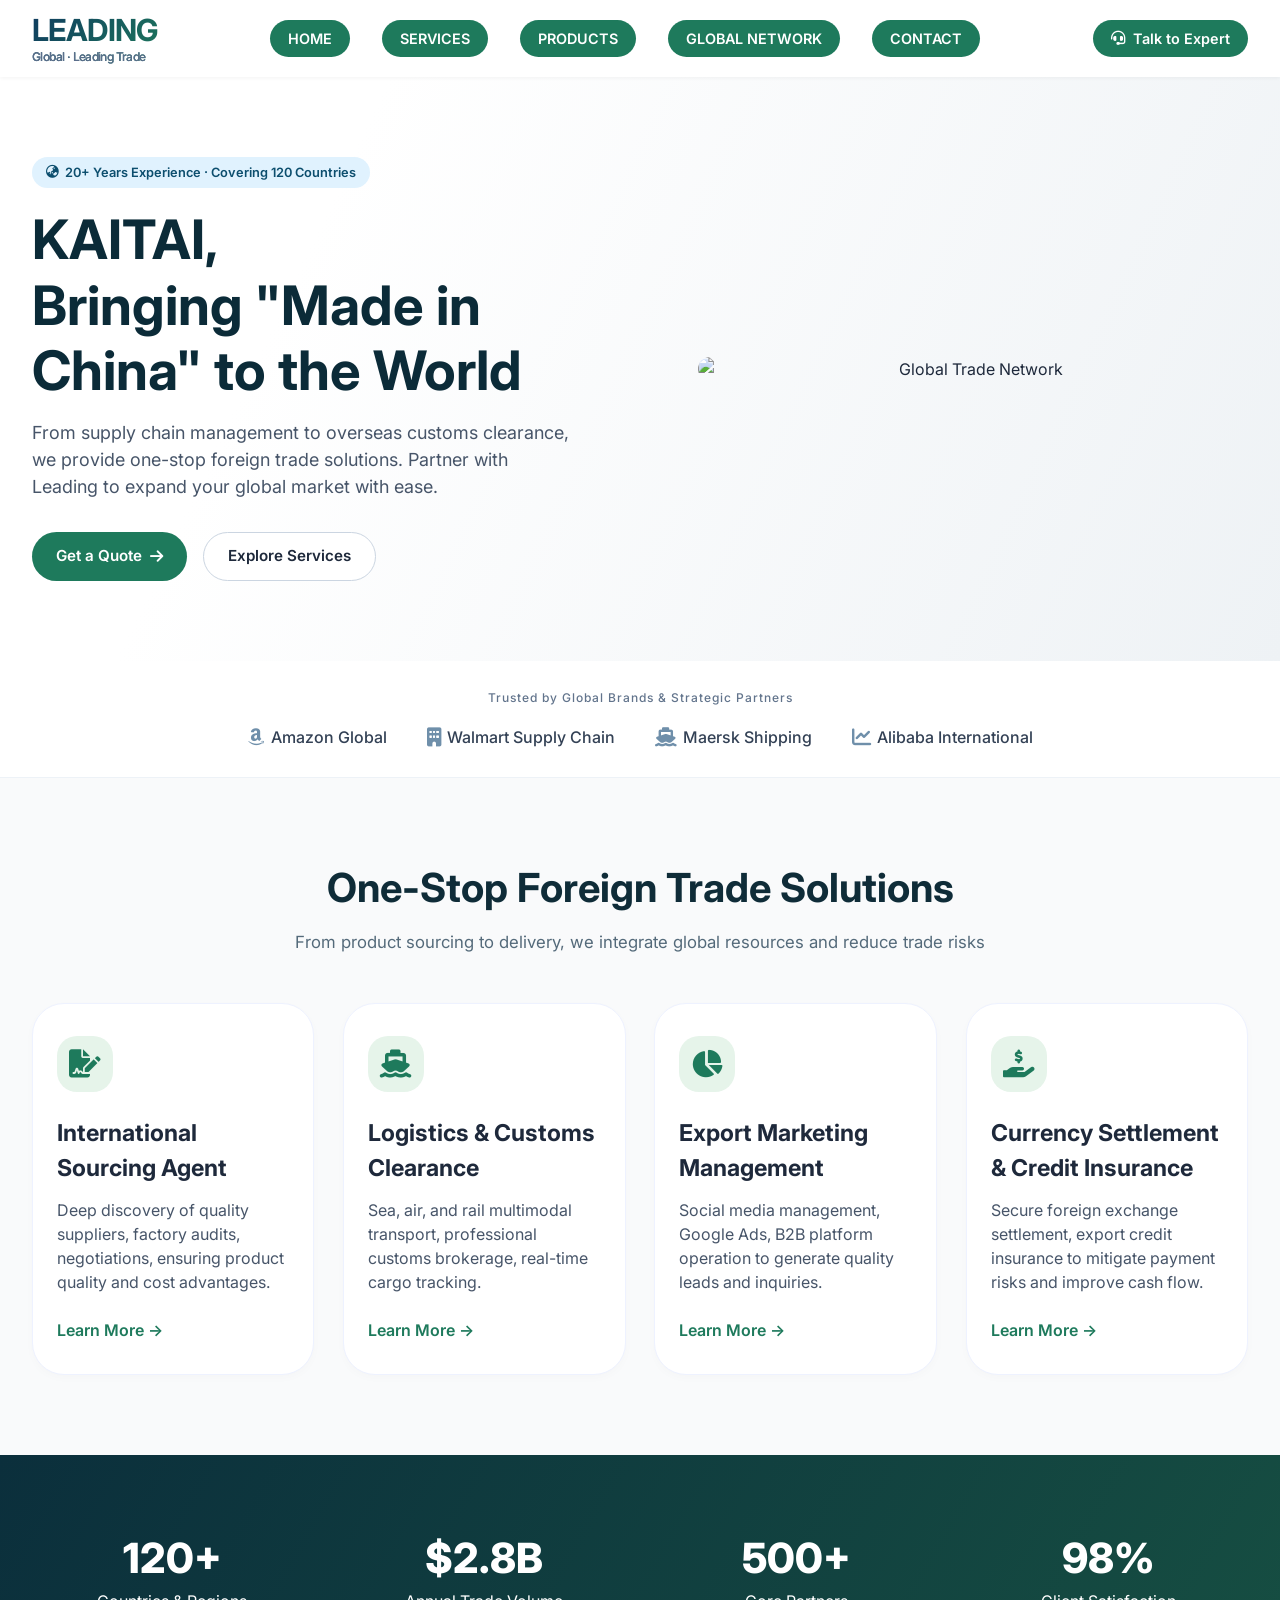
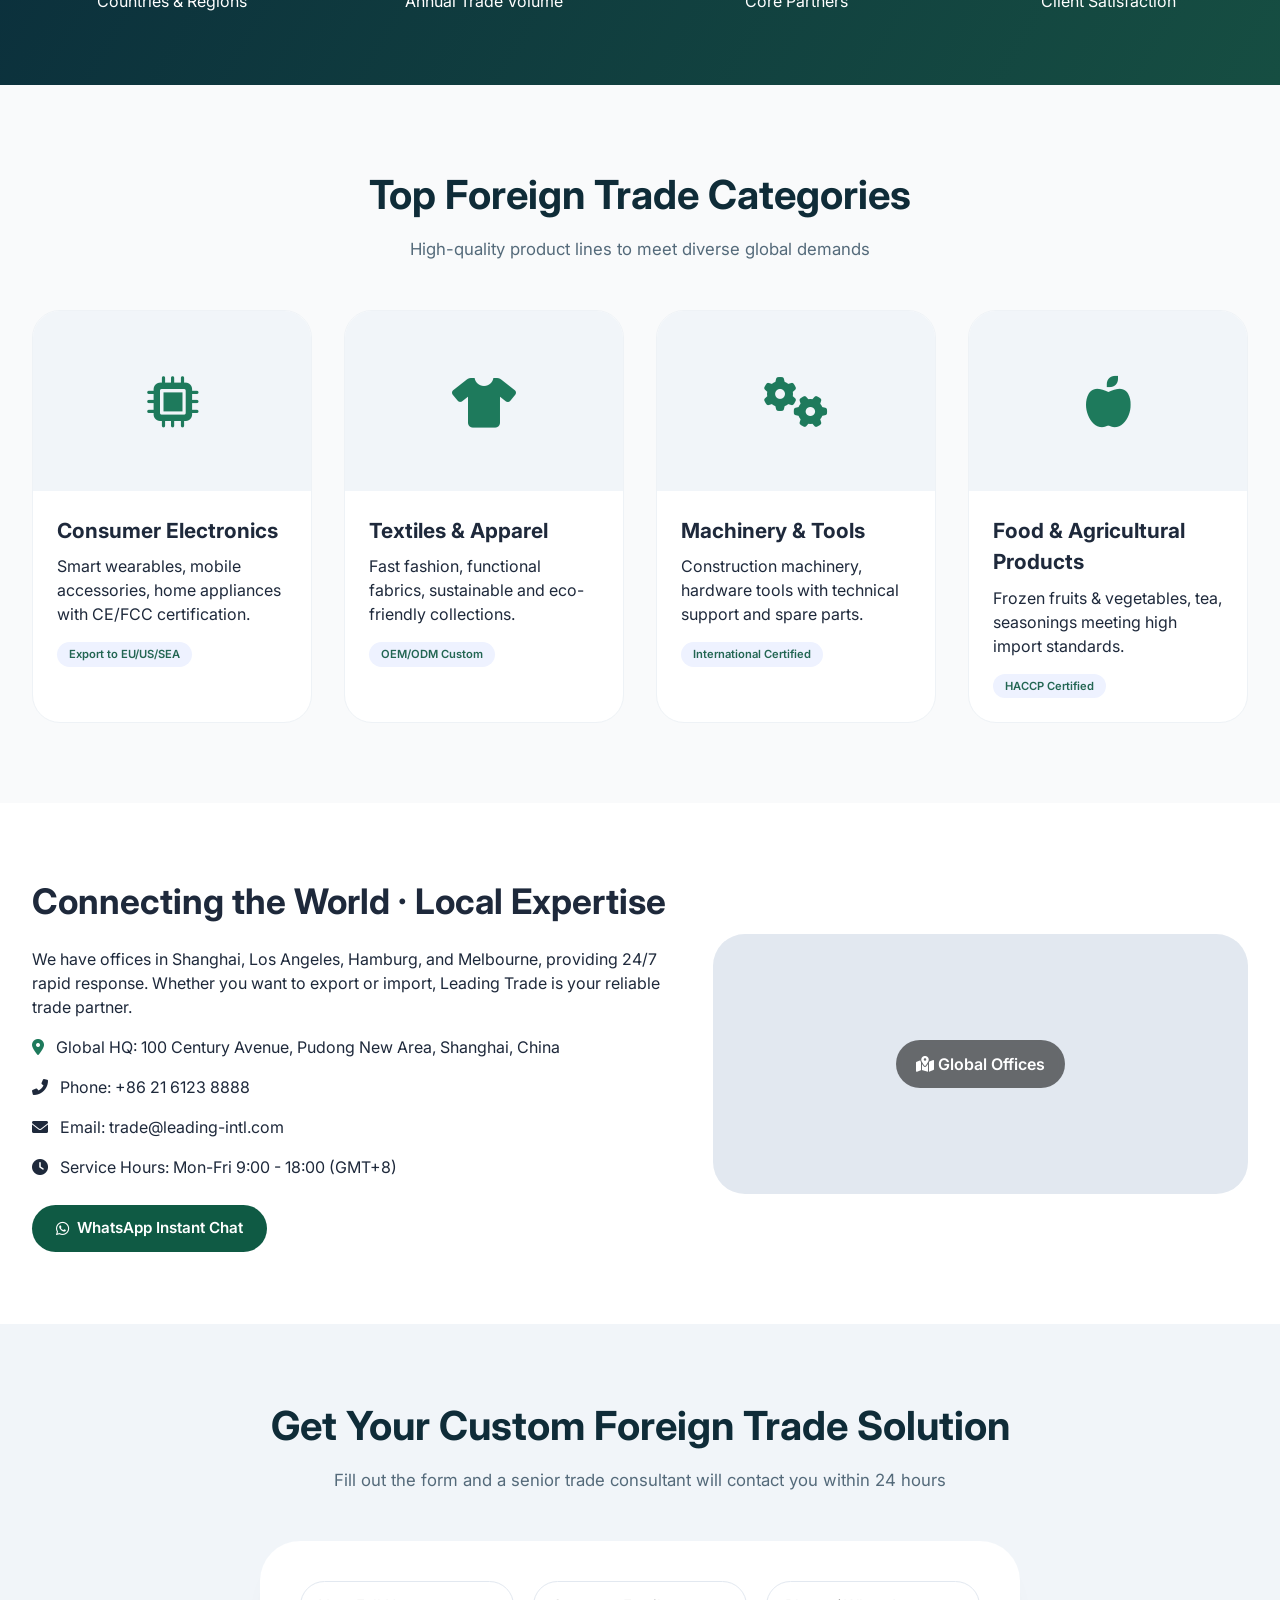
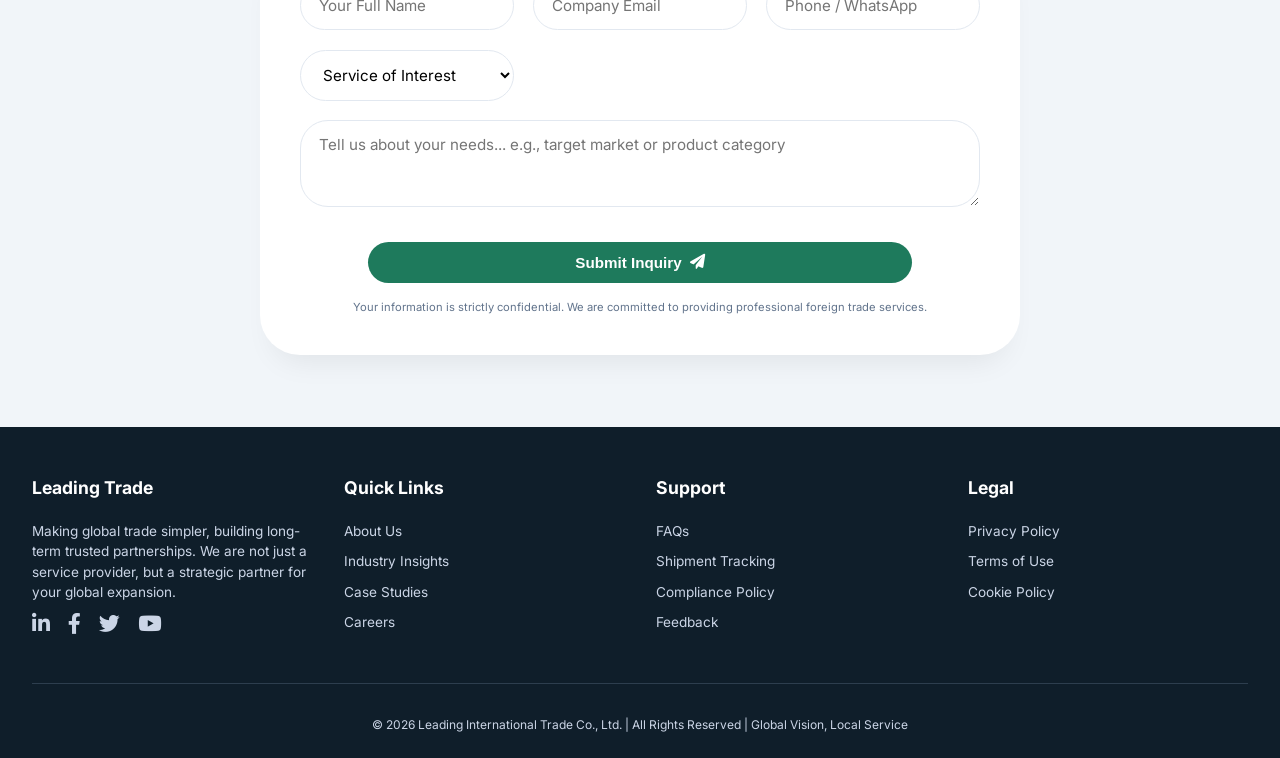
==== index.html @ 9b0d7b8e "Update index.html" ====
<!DOCTYPE html>
<html lang="en-US">
<head>
    <meta charset="UTF-8">
    <!-- Optimized viewport: perfect scaling on mobile and iPad, prevent auto font adjustment -->
    <meta name="viewport" content="width=device-width, initial-scale=1.0, viewport-fit=cover, user-scalable=yes">
    <title>Leading Global Trade | Supply Chain Solution Expert · Fully Responsive</title>
    <!-- Preconnect to improve font loading speed -->
    <link rel="preconnect" href="https://fonts.googleapis.com">
    <link rel="preconnect" href="https://fonts.gstatic.com" crossorigin>
    <!-- Modern font system with Chinese fallback -->
    <link href="https://fonts.googleapis.com/css2?family=Inter:opsz,wght@14..32,300;14..32,400;14..32,500;14..32,600;14..32,700&display=swap" rel="stylesheet">
    <!-- Font Awesome 6 (free icon library) -->
    <link rel="stylesheet" href="https://cdnjs.cloudflare.com/ajax/libs/font-awesome/6.0.0-beta3/css/all.min.css">
    <style>
        /* ---------- RESET & GLOBAL BEST PRACTICES ---------- */
        * {
            margin: 0;
            padding: 0;
            box-sizing: border-box;
        }

        /* Disable tap highlight on mobile */
        html {
            -webkit-tap-highlight-color: transparent;
        }

        body {
            font-family: 'Inter', system-ui, -apple-system, 'Segoe UI', Roboto, Helvetica, Arial, sans-serif;
            background-color: #f9fafb;
            color: #1e293b;
            line-height: 1.5;
            scroll-behavior: smooth;
            overflow-x: hidden;
        }

        /* Optimized images: responsive + lazy loading reserved */
        img {
            max-width: 100%;
            height: auto;
            display: block;
        }

        /* Container flexible + safe spacing across devices */
        .container {
            width: 100%;
            max-width: 1280px;
            margin-left: auto;
            margin-right: auto;
            padding-left: clamp(1rem, 5vw, 2rem);
            padding-right: clamp(1rem, 5vw, 2rem);
        }

        /* Navbar - mobile optimized stacking */
        .navbar {
            background-color: #ffffff;
            box-shadow: 0 1px 4px rgba(0, 0, 0, 0.05);
            position: sticky;
            top: 0;
            z-index: 1000;
            padding: 12px 0;
            backdrop-filter: blur(0px);
            transition: all 0.2s;
        }
        
        .nav-flex {
            display: flex;
            align-items: center;
            justify-content: space-between;
            flex-wrap: wrap;
            gap: 12px;
        }
        
        .logo h1 {
            font-size: clamp(1.4rem, 6vw, 1.9rem);
            font-weight: 700;
            letter-spacing: -0.02em;
            background: linear-gradient(135deg, #0f3b5f, #1e7a5c);
            -webkit-background-clip: text;
            background-clip: text;
            color: transparent;
            line-height: 1.2;
        }
        
        .logo span {
            font-size: 0.75rem;
            font-weight: 500;
            color: #5b6e8c;
            display: block;
            margin-top: 2px;
        }
        
        .nav-links {
            display: flex;
            flex-wrap: wrap;
            gap: clamp(0.8rem, 3vw, 2rem);
            list-style: none;
            align-items: center;
        }
        
        /* All nav links get same background as button */
        .nav-links a {
            text-decoration: none;
            font-weight: 600;
            font-size: 0.9rem;
            white-space: nowrap;
            background-color: #1e7a5c;
            color: white;
            padding: 8px 18px;
            border-radius: 40px;
            display: inline-flex;
            align-items: center;
            gap: 6px;
            transition: background 0.2s ease, transform 0.1s;
        }
        
        .nav-links a:hover {
            background-color: #0f5a44;
            transform: translateY(-1px);
        }
        
        /* Contact button style independent but visually consistent */
        .contact-btn {
            background-color: #1e7a5c;
            color: white;
            padding: 8px 18px;
            border-radius: 40px;
            text-decoration: none;
            font-weight: 600;
            font-size: 0.9rem;
            transition: background 0.2s, transform 0.1s;
            display: inline-flex;
            align-items: center;
            gap: 8px;
            white-space: nowrap;
        }
        
        .contact-btn:hover {
            background-color: #0f5a44;
            transform: translateY(-1px);
        }
        
        /* Hero section - dynamic spacing */
        .hero {
            background: linear-gradient(115deg, #ffffff 25%, #eef2f5 100%);
            padding: clamp(2.5rem, 10vw, 5rem) 0 clamp(3rem, 8vw, 5rem);
        }
        
        .hero-grid {
            display: flex;
            flex-wrap: wrap;
            align-items: center;
            gap: clamp(2rem, 6vw, 3.5rem);
        }
        
        .hero-content {
            flex: 1 1 45%;
        }
        
        .hero-badge {
            display: inline-flex;
            align-items: center;
            gap: 6px;
            background: #e0f2fe;
            color: #0c4e6e;
            padding: 6px 14px;
            border-radius: 40px;
            font-size: 0.8rem;
            font-weight: 600;
            margin-bottom: 1.2rem;
        }
        
        .hero-content h1 {
            font-size: clamp(1.8rem, 7vw, 3.4rem);
            font-weight: 700;
            line-height: 1.2;
            margin-bottom: 1rem;
            color: #0b2b38;
        }
        
        .hero-content p {
            font-size: clamp(0.95rem, 4vw, 1.125rem);
            color: #475569;
            margin-bottom: 2rem;
            max-width: 540px;
        }
        
        .hero-buttons {
            display: flex;
            gap: 1rem;
            flex-wrap: wrap;
        }
        
        .btn-primary, .btn-outline {
            display: inline-flex;
            align-items: center;
            gap: 8px;
            padding: 12px 24px;
            border-radius: 50px;
            font-weight: 600;
            text-decoration: none;
            transition: all 0.2s ease;
            font-size: 0.95rem;
            cursor: pointer;
        }
        
        .btn-primary {
            background-color: #1e7a5c;
            color: white;
            border: none;
        }
        
        .btn-primary:hover {
            background-color: #0f5a44;
            transform: translateY(-2px);
            box-shadow: 0 8px 18px rgba(30,122,92,0.2);
        }
        
        .btn-outline {
            border: 1px solid #cbd5e1;
            background: white;
            color: #1e293b;
        }
        
        .btn-outline:hover {
            border-color: #1e7a5c;
            color: #1e7a5c;
            background-color: #f0fdf9;
        }
        
        .hero-image {
            flex: 1 1 40%;
            text-align: center;
        }
        
        .hero-image img {
            border-radius: 32px;
            box-shadow: 0 20px 35px -12px rgba(0, 0, 0, 0.12);
            width: 100%;
            object-fit: cover;
        }
        
        /* Trust bar */
        .trust-bar {
            background-color: white;
            padding: 28px 0;
            border-bottom: 1px solid #edf2f7;
        }
        
        .trust-text {
            text-align: center;
            font-size: 0.75rem;
            letter-spacing: 1px;
            color: #62748c;
            margin-bottom: 18px;
            font-weight: 500;
        }
        
        .logo-cloud {
            display: flex;
            flex-wrap: wrap;
            justify-content: center;
            align-items: baseline;
            gap: clamp(1rem, 5vw, 2.5rem);
        }
        
        .logo-cloud span {
            font-weight: 500;
            color: #334155;
            font-size: clamp(0.8rem, 4vw, 1rem);
            display: inline-flex;
            align-items: center;
            gap: 6px;
            white-space: nowrap;
        }
        
        .logo-cloud i {
            font-size: 1.2rem;
            color: #6f8faa;
        }
        
        /* Services & Products */
        .services, .products {
            padding: clamp(3rem, 10vw, 5rem) 0;
        }
        
        .section-header {
            text-align: center;
            max-width: 760px;
            margin: 0 auto 3rem auto;
        }
        
        .section-header h2 {
            font-size: clamp(1.8rem, 6vw, 2.5rem);
            font-weight: 700;
            margin-bottom: 0.75rem;
            color: #0f2c38;
        }
        
        .section-header p {
            color: #546a7a;
            font-size: clamp(0.9rem, 3.5vw, 1.05rem);
        }
        
        .cards-grid {
            display: grid;
            grid-template-columns: repeat(auto-fit, minmax(260px, 1fr));
            gap: 1.8rem;
        }
        
        .service-card {
            background: #ffffff;
            border-radius: 32px;
            padding: 2rem 1.5rem;
            transition: all 0.25s;
            border: 1px solid #eef2ff;
            box-shadow: 0 3px 10px rgba(0,0,0,0.02);
        }
        
        .service-card:hover {
            transform: translateY(-6px);
            box-shadow: 0 20px 30px -12px rgba(0, 0, 0, 0.1);
            border-color: #cbdde6;
        }
        
        .service-icon {
            background: #e6f4ea;
            width: 56px;
            height: 56px;
            display: flex;
            align-items: center;
            justify-content: center;
            border-radius: 20px;
            margin-bottom: 1.5rem;
        }
        
        .service-icon i {
            font-size: 28px;
            color: #1e7a5c;
        }
        
        .service-card h3 {
            font-size: 1.45rem;
            margin-bottom: 0.75rem;
        }
        
        .service-card p {
            color: #475569;
            margin-bottom: 1.5rem;
            line-height: 1.5;
        }
        
        .more-link {
            color: #1e7a5c;
            font-weight: 600;
            text-decoration: none;
            display: inline-flex;
            align-items: center;
            gap: 6px;
        }
        
        /* Stats section */
        .stats {
            background: linear-gradient(120deg, #0b2f3c, #164e42);
            color: white;
            padding: clamp(3rem, 8vw, 4.5rem) 0;
        }
        
        .stats-grid {
            display: flex;
            flex-wrap: wrap;
            justify-content: space-between;
            text-align: center;
            gap: 2rem;
        }
        
        .stat-item {
            flex: 1 1 180px;
        }
        
        .stat-item h3 {
            font-size: clamp(1.8rem, 6vw, 2.6rem);
            font-weight: 800;
        }
        
        /* Product cards */
        .product-grid {
            display: grid;
            grid-template-columns: repeat(auto-fit, minmax(260px, 1fr));
            gap: 2rem;
        }
        
        .product-card {
            background: white;
            border-radius: 28px;
            overflow: hidden;
            transition: all 0.25s;
            border: 1px solid #eef2f6;
            height: 100%;
            display: flex;
            flex-direction: column;
        }
        
        .product-card:hover {
            transform: translateY(-5px);
            box-shadow: 0 18px 28px -12px rgba(0,0,0,0.12);
        }
        
        .product-img {
            background: #f1f5f9;
            min-height: 180px;
            display: flex;
            align-items: center;
            justify-content: center;
            color: #1e7a5c;
            padding: 1.5rem;
        }
        
        .product-img i {
            font-size: 3.2rem;
        }
        
        .product-info {
            padding: 1.5rem;
            flex-grow: 1;
        }
        
        .product-info h4 {
            font-size: 1.3rem;
            margin-bottom: 0.5rem;
        }
        
        .tag {
            display: inline-block;
            background: #eef2ff;
            padding: 4px 12px;
            border-radius: 40px;
            font-size: 0.7rem;
            font-weight: 600;
            margin-top: 1rem;
            color: #236653;
        }
        
        /* Global contact section */
        .global-cta {
            background-color: #ffffff;
            padding: clamp(3rem, 8vw, 4.5rem) 0;
        }
        
        .global-flex {
            display: flex;
            flex-wrap: wrap;
            gap: 2.5rem;
            align-items: center;
        }
        
        .global-text {
            flex: 1.2;
        }
        
        .global-text h2 {
            font-size: clamp(1.6rem, 6vw, 2.2rem);
            margin-bottom: 1.2rem;
        }
        
        .contact-details p {
            margin: 1rem 0;
            display: flex;
            align-items: center;
            gap: 12px;
            flex-wrap: wrap;
            word-break: break-word;
        }
        
        .global-map {
            flex: 1;
            background: #e2e8f0;
            border-radius: 32px;
            min-height: 260px;
            display: flex;
            align-items: center;
            justify-content: center;
            background-image: url('https://placehold.co/800x500/eef2f5/94a3b8?text=World+Trade+Network');
            background-size: cover;
            background-position: center;
        }
        
        .map-placeholder {
            background: rgba(0, 0, 0, 0.55);
            backdrop-filter: blur(5px);
            padding: 12px 20px;
            border-radius: 60px;
            color: white;
            font-weight: 600;
        }
        
        /* Inquiry form - fully responsive */
        .form-section {
            background: #f1f5f9;
            padding: clamp(3rem, 8vw, 4.5rem) 0;
        }
        
        .form-card {
            max-width: 760px;
            margin: 0 auto;
            background: white;
            border-radius: 40px;
            padding: clamp(1.8rem, 5vw, 2.5rem);
            box-shadow: 0 20px 30px -15px rgba(0, 0, 0, 0.08);
        }
        
        .form-grid {
            display: grid;
            grid-template-columns: repeat(auto-fit, minmax(200px, 1fr));
            gap: 1.2rem;
        }
        
        .form-card input, .form-card select, .form-card textarea {
            width: 100%;
            padding: 14px 18px;
            border-radius: 60px;
            border: 1px solid #e2e8f0;
            font-family: inherit;
            font-size: 0.95rem;
            transition: 0.2s;
            background: #fff;
        }
        
        .form-card textarea {
            border-radius: 28px;
            resize: vertical;
        }
        
        .form-card input:focus, .form-card select:focus, .form-card textarea:focus {
            outline: none;
            border-color: #1e7a5c;
            box-shadow: 0 0 0 3px rgba(30,122,92,0.1);
        }
        
        button.btn-primary {
            background-color: #1e7a5c;
            border: none;
            cursor: pointer;
            width: 80%;
            justify-content: center;
        }
        
        /* Footer */
        .footer {
            background-color: #0f1e2a;
            color: #cbd5e6;
            padding: 3rem 0 1.5rem;
        }
        
        .footer-grid {
            display: grid;
            grid-template-columns: repeat(auto-fit, minmax(170px, 1fr));
            gap: 2rem;
            margin-bottom: 2.5rem;
        }
        
        .footer-col h4 {
            color: white;
            margin-bottom: 1.2rem;
            font-size: 1.1rem;
        }
        
        .footer-col ul {
            list-style: none;
        }
        
        .footer-col li, .footer-col p {
            margin-bottom: 10px;
            font-size: 0.85rem;
        }
        
        .footer-col a {
            color: #cbd5e6;
            text-decoration: none;
            transition: 0.2s;
        }
        
        .footer-col a:hover {
            color: white;
        }
        
        .social-icons i {
            font-size: 1.3rem;
            margin-right: 18px;
            transition: 0.2s;
            cursor: pointer;
        }
        
        .social-icons i:hover {
            color: white;
            transform: translateY(-2px);
        }
        
        .copyright {
            text-align: center;
            padding-top: 2rem;
            border-top: 1px solid #2d3e4e;
            font-size: 0.75rem;
        }
        
        /* Tablet & mobile extra adjustments */
        @media (max-width: 768px) {
            .nav-flex {
                flex-direction: column;
                text-align: center;
            }
            
            .nav-links {
                justify-content: center;
            }
            
            .contact-btn {
                margin-top: 4px;
            }
            
            .hero-buttons {
                justify-content: center;
            }
            
            .hero-content h1, .hero-content p {
                text-align: center;
                margin-left: auto;
                margin-right: auto;
            }
            
            .hero-badge {
                margin-left: auto;
                margin-right: auto;
                width: fit-content;
            }
            
            .stats-grid {
                justify-content: center;
            }
            
            .stat-item {
                text-align: center;
            }
            
            .global-flex {
                flex-direction: column-reverse;
            }
            
            .contact-details p {
                justify-content: flex-start;
            }
            
            button.btn-primary {
                width: 100%;
            }
        }
        
        /* Tablet landscape & iPad large screen optimization */
        @media (min-width: 768px) and (max-width: 1024px) {
            .hero-grid {
                gap: 2rem;
            }
            .container {
                padding-left: 2rem;
                padding-right: 2rem;
            }
            .nav-links {
                gap: 1.8rem;
            }
        }
        
        /* Large screen whitespace optimization */
        @media (min-width: 1400px) {
            .container {
                max-width: 1400px;
            }
            .hero-content h1 {
                font-size: 3.8rem;
            }
        }
        
        /* Smooth scroll offset compensation (for sticky nav anchor) */
        html {
            scroll-padding-top: 85px;
        }
        
        @media (max-width: 768px) {
            html {
                scroll-padding-top: 120px;
            }
        }
    </style>
</head>
<body>

<nav class="navbar">
    <div class="container nav-flex">
        <div class="logo">
            <h1>LEADING<span>Global · Leading Trade</span></h1>
        </div>
        <ul class="nav-links">
            <li><a href="#home">HOME</a></li>
            <li><a href="#services">SERVICES</a></li>
            <li><a href="#products">PRODUCTS</a></li>
            <li><a href="#global">GLOBAL NETWORK</a></li>
            <li><a href="#contact-form">CONTACT</a></li>
        </ul>
        <a href="#contact-form" class="contact-btn"><i class="fas fa-headset"></i> Talk to Expert</a>
    </div>
</nav>

<section id="home" class="hero">
    <div class="container hero-grid">
        <div class="hero-content">
            <div class="hero-badge"><i class="fas fa-globe-asia"></i> 20+ Years Experience · Covering 120 Countries</div>
            <h1>KAITAI,<br>Bringing "Made in China" to the World</h1>
            <p>From supply chain management to overseas customs clearance, we provide one-stop foreign trade solutions. Partner with Leading to expand your global market with ease.</p>
            <div class="hero-buttons">
                <a href="#contact-form" class="btn-primary">Get a Quote <i class="fas fa-arrow-right"></i></a>
                <a href="#services" class="btn-outline">Explore Services</a>
            </div>
        </div>
        <div class="hero-image">
            <img src="https://placehold.co/800x550/eef2f5/2c6e5c?text=Global+Trade+Hub" alt="Global Trade Network" loading="lazy">
        </div>
    </div>
</section>

<div class="trust-bar">
    <div class="container">
        <div class="trust-text">Trusted by Global Brands & Strategic Partners</div>
        <div class="logo-cloud">
            <span><i class="fab fa-amazon"></i> Amazon Global</span>
            <span><i class="fas fa-building"></i> Walmart Supply Chain</span>
            <span><i class="fas fa-ship"></i> Maersk Shipping</span>
            <span><i class="fas fa-chart-line"></i> Alibaba International</span>
        </div>
    </div>
</div>

<section id="services" class="services">
    <div class="container">
        <div class="section-header">
            <h2>One-Stop Foreign Trade Solutions</h2>
            <p>From product sourcing to delivery, we integrate global resources and reduce trade risks</p>
        </div>
        <div class="cards-grid">
            <div class="service-card">
                <div class="service-icon"><i class="fas fa-file-signature"></i></div>
                <h3>International Sourcing Agent</h3>
                <p>Deep discovery of quality suppliers, factory audits, negotiations, ensuring product quality and cost advantages.</p>
                <a href="#" class="more-link">Learn More →</a>
            </div>
            <div class="service-card">
                <div class="service-icon"><i class="fas fa-ship"></i></div>
                <h3>Logistics & Customs Clearance</h3>
                <p>Sea, air, and rail multimodal transport, professional customs brokerage, real-time cargo tracking.</p>
                <a href="#" class="more-link">Learn More →</a>
            </div>
            <div class="service-card">
                <div class="service-icon"><i class="fas fa-chart-pie"></i></div>
                <h3>Export Marketing Management</h3>
                <p>Social media management, Google Ads, B2B platform operation to generate quality leads and inquiries.</p>
                <a href="#" class="more-link">Learn More →</a>
            </div>
            <div class="service-card">
                <div class="service-icon"><i class="fas fa-hand-holding-usd"></i></div>
                <h3>Currency Settlement & Credit Insurance</h3>
                <p>Secure foreign exchange settlement, export credit insurance to mitigate payment risks and improve cash flow.</p>
                <a href="#" class="more-link">Learn More →</a>
            </div>
        </div>
    </div>
</section>

<section class="stats">
    <div class="container stats-grid">
        <div class="stat-item"><h3>120+</h3><p>Countries & Regions</p></div>
        <div class="stat-item"><h3>$2.8B</h3><p>Annual Trade Volume</p></div>
        <div class="stat-item"><h3>500+</h3><p>Core Partners</p></div>
        <div class="stat-item"><h3>98%</h3><p>Client Satisfaction</p></div>
    </div>
</section>

<section id="products" class="products">
    <div class="container">
        <div class="section-header">
            <h2>Top Foreign Trade Categories</h2>
            <p>High-quality product lines to meet diverse global demands</p>
        </div>
        <div class="product-grid">
            <div class="product-card"><div class="product-img"><i class="fas fa-microchip"></i></div><div class="product-info"><h4>Consumer Electronics</h4><p>Smart wearables, mobile accessories, home appliances with CE/FCC certification.</p><div class="tag">Export to EU/US/SEA</div></div></div>
            <div class="product-card"><div class="product-img"><i class="fas fa-tshirt"></i></div><div class="product-info"><h4>Textiles & Apparel</h4><p>Fast fashion, functional fabrics, sustainable and eco-friendly collections.</p><div class="tag">OEM/ODM Custom</div></div></div>
            <div class="product-card"><div class="product-img"><i class="fas fa-cogs"></i></div><div class="product-info"><h4>Machinery & Tools</h4><p>Construction machinery, hardware tools with technical support and spare parts.</p><div class="tag">International Certified</div></div></div>
            <div class="product-card"><div class="product-img"><i class="fas fa-apple-alt"></i></div><div class="product-info"><h4>Food & Agricultural Products</h4><p>Frozen fruits & vegetables, tea, seasonings meeting high import standards.</p><div class="tag">HACCP Certified</div></div></div>
        </div>
    </div>
</section>

<section id="global" class="global-cta">
    <div class="container global-flex">
        <div class="global-text">
            <h2>Connecting the World · Local Expertise</h2>
            <p>We have offices in Shanghai, Los Angeles, Hamburg, and Melbourne, providing 24/7 rapid response. Whether you want to export or import, Leading Trade is your reliable trade partner.</p>
            <div class="contact-details" id="contact">
                <p><i class="fas fa-map-marker-alt" style="color:#1e7a5c"></i> Global HQ: 100 Century Avenue, Pudong New Area, Shanghai, China</p>
                <p><i class="fas fa-phone-alt"></i> Phone: +86 21 6123 8888</p>
                <p><i class="fas fa-envelope"></i> Email: trade@leading-intl.com</p>
                <p><i class="fas fa-clock"></i> Service Hours: Mon-Fri 9:00 - 18:00 (GMT+8)</p>
            </div>
            <div style="margin-top: 26px;">
                <a href="#" class="btn-primary" style="background:#0f5a44;"><i class="fab fa-whatsapp"></i> WhatsApp Instant Chat</a>
            </div>
        </div>
        <div class="global-map">
            <div class="map-placeholder"><i class="fas fa-map-marked-alt"></i> Global Offices</div>
        </div>
    </div>
</section>

<section id="contact-form" class="form-section">
    <div class="container">
        <div class="section-header">
            <h2>Get Your Custom Foreign Trade Solution</h2>
            <p>Fill out the form and a senior trade consultant will contact you within 24 hours</p>
        </div>
        <div class="form-card">
            <form action="#" method="post">
                <div class="form-grid">
                    <input type="text" placeholder="Your Full Name" required>
                    <input type="email" placeholder="Company Email" required>
                    <input type="tel" placeholder="Phone / WhatsApp">
                    <select>
                        <option>Service of Interest</option>
                        <option>Sourcing Agent</option>
                        <option>International Logistics</option>
                        <option>Overseas Marketing</option>
                        <option>Currency & Credit Consulting</option>
                    </select>
                </div>
                <textarea rows="3" placeholder="Tell us about your needs... e.g., target market or product category" style="width:100%; margin-top: 1.2rem;"></textarea>
                <div style="text-align:center; margin-top: 1.8rem;">
                    <button type="submit" class="btn-primary" style="cursor:pointer; border:none;">Submit Inquiry <i class="fas fa-paper-plane"></i></button>
                    <p style="font-size: 0.7rem; margin-top: 1rem; color:#62748c;">Your information is strictly confidential. We are committed to providing professional foreign trade services.</p>
                </div>
            </form>
        </div>
    </div>
</section>

<footer class="footer">
    <div class="container">
        <div class="footer-grid">
            <div class="footer-col"><h4>Leading Trade</h4><p>Making global trade simpler, building long-term trusted partnerships. We are not just a service provider, but a strategic partner for your global expansion.</p><div class="social-icons"><i class="fab fa-linkedin-in"></i><i class="fab fa-facebook-f"></i><i class="fab fa-twitter"></i><i class="fab fa-youtube"></i></div></div>
            <div class="footer-col"><h4>Quick Links</h4><ul><li><a href="#">About Us</a></li><li><a href="#">Industry Insights</a></li><li><a href="#">Case Studies</a></li><li><a href="#">Careers</a></li></ul></div>
            <div class="footer-col"><h4>Support</h4><ul><li><a href="#">FAQs</a></li><li><a href="#">Shipment Tracking</a></li><li><a href="#">Compliance Policy</a></li><li><a href="#">Feedback</a></li></ul></div>
            <div class="footer-col"><h4>Legal</h4><ul><li><a href="#">Privacy Policy</a></li><li><a href="#">Terms of Use</a></li><li><a href="#">Cookie Policy</a></li></ul></div>
        </div>
        <div class="copyright"><p>© 2026 Leading International Trade Co., Ltd. | All Rights Reserved | Global Vision, Local Service</p></div>
    </div>
</footer>

<script>
    (function() {
        // Smooth scroll with navbar offset compensation
        const allLinks = document.querySelectorAll('.nav-links a, .contact-btn, .btn-primary, .btn-outline, a[href^="#"]');
        allLinks.forEach(anchor => {
            anchor.addEventListener('click', function(e) {
                const href = this.getAttribute('href');
                if (href && href.startsWith('#') && href !== '#') {
                    const targetElem = document.querySelector(href);
                    if (targetElem) {
                        e.preventDefault();
                        const offsetTop = targetElem.getBoundingClientRect().top + window.scrollY;
                        const navHeight = document.querySelector('.navbar')?.offsetHeight || 80;
                        window.scrollTo({ top: offsetTop - navHeight - 12, behavior: 'smooth' });
                    }
                }
            });
        });
        // Form friendly alert
        const form = document.querySelector('form');
        if (form) {
            form.addEventListener('submit', (e) => {
                e.preventDefault();
                alert('✅ Thank you for your inquiry! Our foreign trade consultant will get back to you shortly. (Demo template)');
                form.reset();
            });
        }
    })();
</script>
</body>
</html>
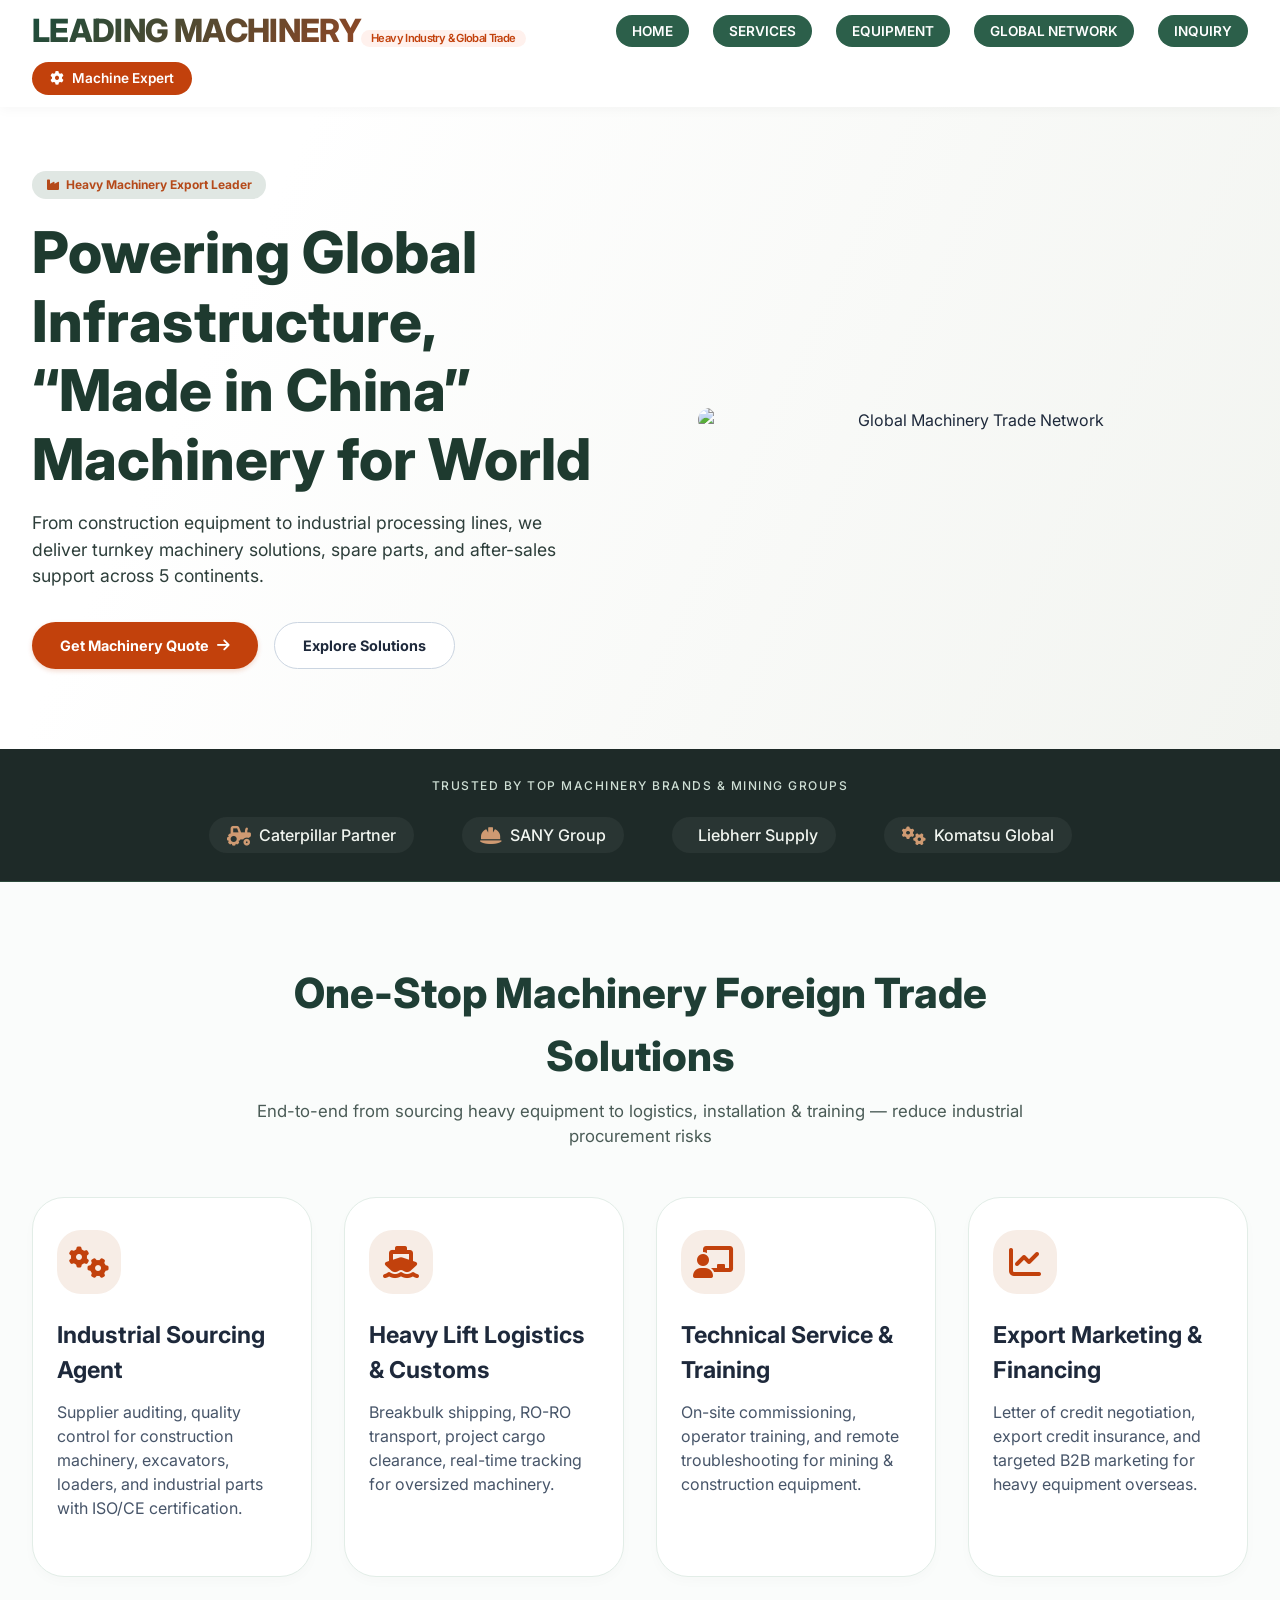
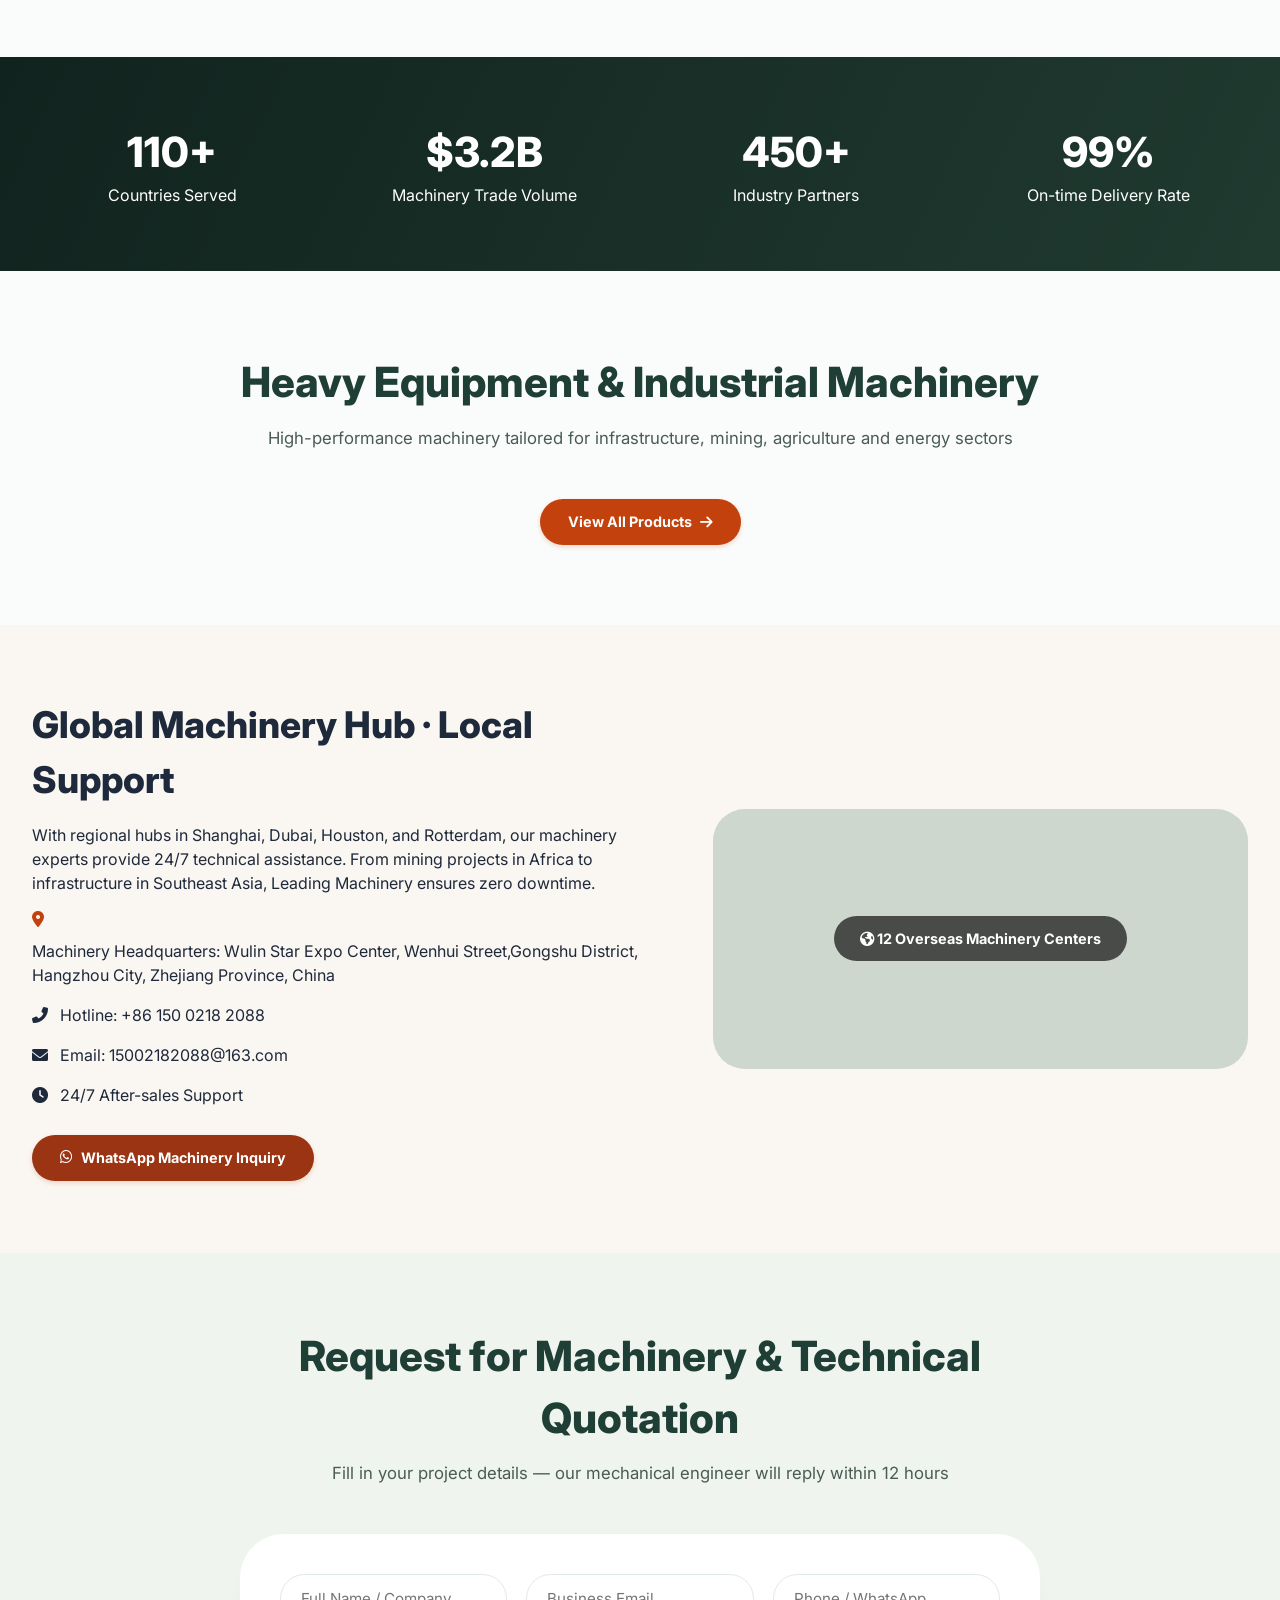
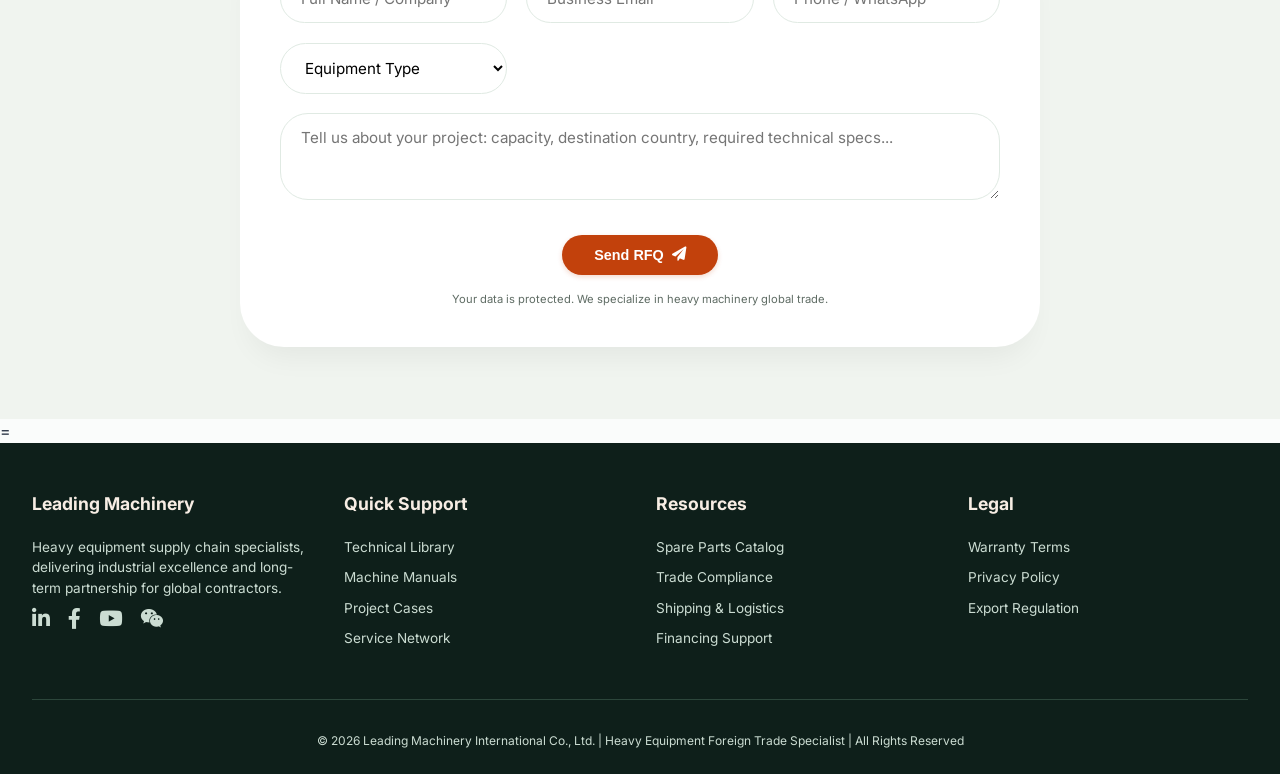
==== commit f19cad95: "Add files via upload update the email function and add new page for the product list" ====
--- a/index.html
+++ b/index.html
@@ -2,46 +2,44 @@
 <html lang="en-US">
 <head>
     <meta charset="UTF-8">
-    <!-- Optimized viewport: perfect scaling on mobile and iPad, prevent auto font adjustment -->
+    <!-- 优化视口：移动端完美缩放，防止自动调整字体 -->
     <meta name="viewport" content="width=device-width, initial-scale=1.0, viewport-fit=cover, user-scalable=yes">
-    <title>Leading Global Trade | Supply Chain Solution Expert · Fully Responsive</title>
-    <!-- Preconnect to improve font loading speed -->
+    <title>领航机械 | 全球工业装备与供应链解决方案专家 · 重型机械出口领导者</title>
+    <!-- 预连接提升字体加载速度 -->
     <link rel="preconnect" href="https://fonts.googleapis.com">
     <link rel="preconnect" href="https://fonts.gstatic.com" crossorigin>
-    <!-- Modern font system with Chinese fallback -->
-    <link href="https://fonts.googleapis.com/css2?family=Inter:opsz,wght@14..32,300;14..32,400;14..32,500;14..32,600;14..32,700&display=swap" rel="stylesheet">
-    <!-- Font Awesome 6 (free icon library) -->
+    <!-- 现代字体系统，包含中文后备 -->
+    <link href="https://fonts.googleapis.com/css2?family=Inter:opsz,wght@14..32,300;14..32,400;14..32,500;14..32,600;14..32,700;14..32,800&display=swap" rel="stylesheet">
+    <!-- Font Awesome 6 (免费图标库) -->
     <link rel="stylesheet" href="https://cdnjs.cloudflare.com/ajax/libs/font-awesome/6.0.0-beta3/css/all.min.css">
     <style>
-        /* ---------- RESET & GLOBAL BEST PRACTICES ---------- */
+        /* ---------- 重置 & 全局最佳实践 ---------- */
         * {
             margin: 0;
             padding: 0;
             box-sizing: border-box;
         }
 
-        /* Disable tap highlight on mobile */
         html {
             -webkit-tap-highlight-color: transparent;
+            scroll-behavior: smooth;
+            scroll-padding-top: 85px;
         }
 
         body {
             font-family: 'Inter', system-ui, -apple-system, 'Segoe UI', Roboto, Helvetica, Arial, sans-serif;
-            background-color: #f9fafb;
+            background-color: #fafcfb;
             color: #1e293b;
             line-height: 1.5;
-            scroll-behavior: smooth;
             overflow-x: hidden;
         }
 
-        /* Optimized images: responsive + lazy loading reserved */
         img {
             max-width: 100%;
             height: auto;
             display: block;
         }
 
-        /* Container flexible + safe spacing across devices */
         .container {
             width: 100%;
             max-width: 1280px;
@@ -51,16 +49,14 @@
             padding-right: clamp(1rem, 5vw, 2rem);
         }
 
-        /* Navbar - mobile optimized stacking */
+        /* 导航栏 - 移动端优化堆叠 */
         .navbar {
             background-color: #ffffff;
-            box-shadow: 0 1px 4px rgba(0, 0, 0, 0.05);
+            box-shadow: 0 2px 12px rgba(0, 0, 0, 0.04);
             position: sticky;
             top: 0;
             z-index: 1000;
             padding: 12px 0;
-            backdrop-filter: blur(0px);
-            transition: all 0.2s;
         }
         
         .nav-flex {
@@ -72,10 +68,10 @@
         }
         
         .logo h1 {
-            font-size: clamp(1.4rem, 6vw, 1.9rem);
-            font-weight: 700;
+            font-size: clamp(1.4rem, 6vw, 2rem);
+            font-weight: 800;
             letter-spacing: -0.02em;
-            background: linear-gradient(135deg, #0f3b5f, #1e7a5c);
+            background: linear-gradient(135deg, #1a4c3b, #c4451c);
             -webkit-background-clip: text;
             background-clip: text;
             color: transparent;
@@ -83,52 +79,53 @@
         }
         
         .logo span {
-            font-size: 0.75rem;
-            font-weight: 500;
-            color: #5b6e8c;
-            display: block;
-            margin-top: 2px;
+            font-size: 0.7rem;
+            font-weight: 600;
+            color: #c2410c;
+            background: #fff1ed;
+            display: inline-block;
+            padding: 2px 10px;
+            border-radius: 40px;
+            margin-top: 6px;
         }
         
         .nav-links {
             display: flex;
             flex-wrap: wrap;
-            gap: clamp(0.8rem, 3vw, 2rem);
+            gap: clamp(0.6rem, 3vw, 1.5rem);
             list-style: none;
             align-items: center;
         }
         
-        /* All nav links get same background as button */
         .nav-links a {
             text-decoration: none;
             font-weight: 600;
-            font-size: 0.9rem;
+            font-size: 0.85rem;
             white-space: nowrap;
-            background-color: #1e7a5c;
+            background-color: #2c5f4a;
             color: white;
-            padding: 8px 18px;
+            padding: 6px 16px;
             border-radius: 40px;
             display: inline-flex;
             align-items: center;
             gap: 6px;
-            transition: background 0.2s ease, transform 0.1s;
+            transition: all 0.2s ease;
         }
         
         .nav-links a:hover {
-            background-color: #0f5a44;
-            transform: translateY(-1px);
-        }
-        
-        /* Contact button style independent but visually consistent */
+            background-color: #c2410c;
+            transform: translateY(-2px);
+        }
+        
         .contact-btn {
-            background-color: #1e7a5c;
+            background-color: #c2410c;
             color: white;
-            padding: 8px 18px;
+            padding: 6px 18px;
             border-radius: 40px;
             text-decoration: none;
             font-weight: 600;
-            font-size: 0.9rem;
-            transition: background 0.2s, transform 0.1s;
+            font-size: 0.85rem;
+            transition: all 0.2s;
             display: inline-flex;
             align-items: center;
             gap: 8px;
@@ -136,14 +133,14 @@
         }
         
         .contact-btn:hover {
-            background-color: #0f5a44;
-            transform: translateY(-1px);
-        }
-        
-        /* Hero section - dynamic spacing */
+            background-color: #9a3412;
+            transform: translateY(-2px);
+        }
+        
+        /* HERO 区 - 机械重工风格 */
         .hero {
-            background: linear-gradient(115deg, #ffffff 25%, #eef2f5 100%);
-            padding: clamp(2.5rem, 10vw, 5rem) 0 clamp(3rem, 8vw, 5rem);
+            background: linear-gradient(115deg, #ffffff 20%, #f2f4f0 100%);
+            padding: clamp(2rem, 8vw, 4rem) 0 clamp(3rem, 8vw, 5rem);
         }
         
         .hero-grid {
@@ -153,36 +150,58 @@
             gap: clamp(2rem, 6vw, 3.5rem);
         }
         
+        /* 关键点: 移动端图片默认在文字下方 */
         .hero-content {
             flex: 1 1 45%;
+            order: 1;
+        }
+        
+        .hero-image {
+            flex: 1 1 40%;
+            text-align: center;
+            order: 2;
+        }
+        
+        /* 手机端 (max-width: 768px) 时图片显示在文字下方——已经是 order 自然流动，通过调整order确保自上而下 */
+        @media (max-width: 768px) {
+            .hero-grid {
+                flex-direction: column;
+            }
+            .hero-content {
+                order: 1;
+            }
+            .hero-image {
+                order: 2;
+                margin-top: 0.5rem;
+            }
         }
         
         .hero-badge {
             display: inline-flex;
             align-items: center;
             gap: 6px;
-            background: #e0f2fe;
-            color: #0c4e6e;
-            padding: 6px 14px;
+            background: #e0e7e3;
+            color: #b54a1a;
+            padding: 5px 14px;
             border-radius: 40px;
-            font-size: 0.8rem;
-            font-weight: 600;
+            font-size: 0.75rem;
+            font-weight: 700;
             margin-bottom: 1.2rem;
         }
         
         .hero-content h1 {
-            font-size: clamp(1.8rem, 7vw, 3.4rem);
-            font-weight: 700;
+            font-size: clamp(1.8rem, 7vw, 3.6rem);
+            font-weight: 800;
             line-height: 1.2;
             margin-bottom: 1rem;
-            color: #0b2b38;
+            color: #1e3a2f;
         }
         
         .hero-content p {
-            font-size: clamp(0.95rem, 4vw, 1.125rem);
-            color: #475569;
+            font-size: clamp(0.95rem, 4vw, 1.1rem);
+            color: #2d3e3a;
             margin-bottom: 2rem;
-            max-width: 540px;
+            max-width: 560px;
         }
         
         .hero-buttons {
@@ -195,64 +214,60 @@
             display: inline-flex;
             align-items: center;
             gap: 8px;
-            padding: 12px 24px;
-            border-radius: 50px;
-            font-weight: 600;
+            padding: 12px 28px;
+            border-radius: 60px;
+            font-weight: 700;
             text-decoration: none;
             transition: all 0.2s ease;
-            font-size: 0.95rem;
+            font-size: 0.9rem;
             cursor: pointer;
         }
         
         .btn-primary {
-            background-color: #1e7a5c;
+            background-color: #c2410c;
             color: white;
             border: none;
+            box-shadow: 0 2px 5px rgba(194,65,12,0.2);
         }
         
         .btn-primary:hover {
-            background-color: #0f5a44;
+            background-color: #9a3412;
             transform: translateY(-2px);
-            box-shadow: 0 8px 18px rgba(30,122,92,0.2);
+            box-shadow: 0 10px 20px -8px rgba(194,65,12,0.35);
         }
         
         .btn-outline {
-            border: 1px solid #cbd5e1;
+            border: 1.5px solid #cbd5e1;
             background: white;
             color: #1e293b;
         }
         
         .btn-outline:hover {
-            border-color: #1e7a5c;
-            color: #1e7a5c;
-            background-color: #f0fdf9;
-        }
-        
-        .hero-image {
-            flex: 1 1 40%;
-            text-align: center;
+            border-color: #c2410c;
+            color: #c2410c;
+            background-color: #fff7ed;
         }
         
         .hero-image img {
-            border-radius: 32px;
-            box-shadow: 0 20px 35px -12px rgba(0, 0, 0, 0.12);
+            border-radius: 36px;
+            box-shadow: 0 20px 35px -12px rgba(0, 0, 0, 0.15);
             width: 100%;
             object-fit: cover;
         }
         
-        /* Trust bar */
+        /* 信任条 - 修复对齐问题：统一宽度，flex 完美居中 */
         .trust-bar {
-            background-color: white;
+            background-color: #1e2a28;
             padding: 28px 0;
-            border-bottom: 1px solid #edf2f7;
+            border-bottom: 1px solid #2c4a3b;
         }
         
         .trust-text {
             text-align: center;
             font-size: 0.75rem;
-            letter-spacing: 1px;
-            color: #62748c;
-            margin-bottom: 18px;
+            letter-spacing: 1.5px;
+            color: #cfdfd5;
+            margin-bottom: 22px;
             font-weight: 500;
         }
         
@@ -260,52 +275,62 @@
             display: flex;
             flex-wrap: wrap;
             justify-content: center;
-            align-items: baseline;
-            gap: clamp(1rem, 5vw, 2.5rem);
-        }
-        
-        .logo-cloud span {
+            align-items: center;
+            gap: clamp(1.5rem, 5vw, 3rem);
+        }
+        
+        /* 每个品牌项使用统一最小宽度，保证垂直对齐优雅 */
+        .brand-item {
+            display: inline-flex;
+            align-items: center;
+            gap: 8px;
             font-weight: 500;
-            color: #334155;
-            font-size: clamp(0.8rem, 4vw, 1rem);
-            display: inline-flex;
-            align-items: center;
-            gap: 6px;
+            color: #f1f5f0;
+            font-size: clamp(0.85rem, 4vw, 1rem);
             white-space: nowrap;
-        }
-        
-        .logo-cloud i {
+            background: rgba(255,255,255,0.05);
+            padding: 6px 18px;
+            border-radius: 60px;
+            transition: 0.2s;
+        }
+        
+        .brand-item i {
             font-size: 1.2rem;
-            color: #6f8faa;
-        }
-        
-        /* Services & Products */
+            color: #cf9a72;
+        }
+        
+        .brand-item:hover {
+            background: rgba(255,255,255,0.12);
+            transform: translateY(-1px);
+        }
+        
+        /* 服务 + 机械特色 */
         .services, .products {
             padding: clamp(3rem, 10vw, 5rem) 0;
         }
         
         .section-header {
             text-align: center;
-            max-width: 760px;
+            max-width: 800px;
             margin: 0 auto 3rem auto;
         }
         
         .section-header h2 {
-            font-size: clamp(1.8rem, 6vw, 2.5rem);
-            font-weight: 700;
+            font-size: clamp(1.8rem, 6vw, 2.6rem);
+            font-weight: 800;
             margin-bottom: 0.75rem;
-            color: #0f2c38;
+            color: #1f3e35;
         }
         
         .section-header p {
-            color: #546a7a;
+            color: #4a5b56;
             font-size: clamp(0.9rem, 3.5vw, 1.05rem);
         }
         
         .cards-grid {
             display: grid;
-            grid-template-columns: repeat(auto-fit, minmax(260px, 1fr));
-            gap: 1.8rem;
+            grid-template-columns: repeat(auto-fit, minmax(270px, 1fr));
+            gap: 2rem;
         }
         
         .service-card {
@@ -313,57 +338,57 @@
             border-radius: 32px;
             padding: 2rem 1.5rem;
             transition: all 0.25s;
-            border: 1px solid #eef2ff;
-            box-shadow: 0 3px 10px rgba(0,0,0,0.02);
+            border: 1px solid #e2ede7;
+            box-shadow: 0 5px 12px rgba(0,0,0,0.02);
         }
         
         .service-card:hover {
             transform: translateY(-6px);
-            box-shadow: 0 20px 30px -12px rgba(0, 0, 0, 0.1);
-            border-color: #cbdde6;
+            box-shadow: 0 20px 30px -10px rgba(0, 0, 0, 0.12);
+            border-color: #cbdacf;
         }
         
         .service-icon {
-            background: #e6f4ea;
-            width: 56px;
-            height: 56px;
+            background: #f7ede6;
+            width: 64px;
+            height: 64px;
             display: flex;
             align-items: center;
             justify-content: center;
-            border-radius: 20px;
+            border-radius: 24px;
             margin-bottom: 1.5rem;
         }
         
         .service-icon i {
-            font-size: 28px;
-            color: #1e7a5c;
+            font-size: 32px;
+            color: #c2410c;
         }
         
         .service-card h3 {
             font-size: 1.45rem;
             margin-bottom: 0.75rem;
+            font-weight: 700;
         }
         
         .service-card p {
             color: #475569;
             margin-bottom: 1.5rem;
-            line-height: 1.5;
         }
         
         .more-link {
-            color: #1e7a5c;
-            font-weight: 600;
+            color: #c2410c;
+            font-weight: 700;
             text-decoration: none;
             display: inline-flex;
             align-items: center;
             gap: 6px;
         }
         
-        /* Stats section */
+        /* 统计数据区域 */
         .stats {
-            background: linear-gradient(120deg, #0b2f3c, #164e42);
+            background: linear-gradient(115deg, #11231e, #203a30);
             color: white;
-            padding: clamp(3rem, 8vw, 4.5rem) 0;
+            padding: clamp(3rem, 8vw, 4rem) 0;
         }
         
         .stats-grid {
@@ -383,67 +408,15 @@
             font-weight: 800;
         }
         
-        /* Product cards */
-        .product-grid {
-            display: grid;
-            grid-template-columns: repeat(auto-fit, minmax(260px, 1fr));
-            gap: 2rem;
-        }
-        
-        .product-card {
-            background: white;
-            border-radius: 28px;
-            overflow: hidden;
-            transition: all 0.25s;
-            border: 1px solid #eef2f6;
-            height: 100%;
-            display: flex;
-            flex-direction: column;
-        }
-        
-        .product-card:hover {
-            transform: translateY(-5px);
-            box-shadow: 0 18px 28px -12px rgba(0,0,0,0.12);
-        }
-        
-        .product-img {
-            background: #f1f5f9;
-            min-height: 180px;
-            display: flex;
-            align-items: center;
-            justify-content: center;
-            color: #1e7a5c;
-            padding: 1.5rem;
-        }
-        
-        .product-img i {
-            font-size: 3.2rem;
-        }
-        
-        .product-info {
-            padding: 1.5rem;
-            flex-grow: 1;
-        }
-        
-        .product-info h4 {
-            font-size: 1.3rem;
-            margin-bottom: 0.5rem;
-        }
-        
-        .tag {
-            display: inline-block;
-            background: #eef2ff;
-            padding: 4px 12px;
-            border-radius: 40px;
-            font-size: 0.7rem;
-            font-weight: 600;
+        /* 产品跳转按钮区域 */
+        .product-action-wrap {
+            text-align: center;
             margin-top: 1rem;
-            color: #236653;
-        }
-        
-        /* Global contact section */
+        }
+
+        /* 全球联系区 - 机械网络 */
         .global-cta {
-            background-color: #ffffff;
+            background-color: #faf7f2;
             padding: clamp(3rem, 8vw, 4.5rem) 0;
         }
         
@@ -459,8 +432,9 @@
         }
         
         .global-text h2 {
-            font-size: clamp(1.6rem, 6vw, 2.2rem);
-            margin-bottom: 1.2rem;
+            font-size: clamp(1.6rem, 6vw, 2.3rem);
+            margin-bottom: 1rem;
+            font-weight: 800;
         }
         
         .contact-details p {
@@ -469,57 +443,57 @@
             align-items: center;
             gap: 12px;
             flex-wrap: wrap;
-            word-break: break-word;
         }
         
         .global-map {
             flex: 1;
-            background: #e2e8f0;
+            background: #cdd7ce;
             border-radius: 32px;
             min-height: 260px;
             display: flex;
             align-items: center;
             justify-content: center;
-            background-image: url('https://placehold.co/800x500/eef2f5/94a3b8?text=World+Trade+Network');
+            background-image: url('https://placehold.co/800x500/d9e0d6/b34e22?text=Global+Machinery+Hub');
             background-size: cover;
             background-position: center;
         }
         
         .map-placeholder {
-            background: rgba(0, 0, 0, 0.55);
-            backdrop-filter: blur(5px);
-            padding: 12px 20px;
+            background: rgba(0, 0, 0, 0.65);
+            backdrop-filter: blur(6px);
+            padding: 12px 26px;
             border-radius: 60px;
             color: white;
-            font-weight: 600;
-        }
-        
-        /* Inquiry form - fully responsive */
+            font-weight: 700;
+            font-size: 0.9rem;
+        }
+        
+        /* 询盘表单 */
         .form-section {
-            background: #f1f5f9;
+            background: #f0f4ef;
             padding: clamp(3rem, 8vw, 4.5rem) 0;
         }
         
         .form-card {
-            max-width: 760px;
+            max-width: 800px;
             margin: 0 auto;
             background: white;
-            border-radius: 40px;
+            border-radius: 44px;
             padding: clamp(1.8rem, 5vw, 2.5rem);
-            box-shadow: 0 20px 30px -15px rgba(0, 0, 0, 0.08);
+            box-shadow: 0 20px 30px -12px rgba(0, 0, 0, 0.06);
         }
         
         .form-grid {
             display: grid;
-            grid-template-columns: repeat(auto-fit, minmax(200px, 1fr));
+            grid-template-columns: repeat(auto-fit, minmax(210px, 1fr));
             gap: 1.2rem;
         }
         
         .form-card input, .form-card select, .form-card textarea {
             width: 100%;
-            padding: 14px 18px;
+            padding: 14px 20px;
             border-radius: 60px;
-            border: 1px solid #e2e8f0;
+            border: 1px solid #e0eae3;
             font-family: inherit;
             font-size: 0.95rem;
             transition: 0.2s;
@@ -533,22 +507,72 @@
         
         .form-card input:focus, .form-card select:focus, .form-card textarea:focus {
             outline: none;
-            border-color: #1e7a5c;
-            box-shadow: 0 0 0 3px rgba(30,122,92,0.1);
+            border-color: #c2410c;
+            box-shadow: 0 0 0 3px rgba(194,65,12,0.1);
         }
         
         button.btn-primary {
-            background-color: #1e7a5c;
+            background-color: #c2410c;
             border: none;
             cursor: pointer;
-            width: 80%;
+            width: auto;
+            padding: 12px 32px;
             justify-content: center;
         }
-        
-        /* Footer */
+        button.btn-primary:disabled {
+            background:#dd946b;
+            cursor:not-allowed;
+        }
+        
+        /* 成功弹窗样式 */
+        .success-modal {
+            display: none;
+            position:fixed;
+            top:0;
+            left:0;
+            width:100%;
+            height:100%;
+            background:rgba(0,0,0,0.65);
+            z-index:9999;
+            align-items:center;
+            justify-content:center;
+            padding:1rem;
+        }
+        .success-modal-box{
+            background:#fff;
+            border-radius:32px;
+            max-width:440px;
+            width:100%;
+            padding:2rem;
+            text-align:center;
+            animation: fadeIn 0.25s ease;
+        }
+        .success-modal-box h3{
+            color:#166534;
+            font-size:1.4rem;
+            margin-bottom:1rem;
+        }
+        .success-modal-box p{
+            color:#444;
+            margin-bottom:1.5rem;
+        }
+        .success-modal-close{
+            padding:10px 28px;
+            background:#c2410c;
+            color:#fff;
+            border:none;
+            border-radius:60px;
+            font-weight:600;
+            cursor:pointer;
+        }
+        .success-modal-close:hover{
+            background:#9a3412;
+        }
+
+        /* 页脚 */
         .footer {
-            background-color: #0f1e2a;
-            color: #cbd5e6;
+            background-color: #0e1f1a;
+            color: #cbdcd2;
             padding: 3rem 0 1.5rem;
         }
         
@@ -560,7 +584,7 @@
         }
         
         .footer-col h4 {
-            color: white;
+            color: #f7ede4;
             margin-bottom: 1.2rem;
             font-size: 1.1rem;
         }
@@ -575,13 +599,13 @@
         }
         
         .footer-col a {
-            color: #cbd5e6;
+            color: #cbdcd2;
             text-decoration: none;
             transition: 0.2s;
         }
         
         .footer-col a:hover {
-            color: white;
+            color: #dd884b;
         }
         
         .social-icons i {
@@ -592,102 +616,185 @@
         }
         
         .social-icons i:hover {
-            color: white;
+            color: #dd7a3a;
             transform: translateY(-2px);
         }
         
         .copyright {
             text-align: center;
             padding-top: 2rem;
-            border-top: 1px solid #2d3e4e;
+            border-top: 1px solid #2c463b;
             font-size: 0.75rem;
         }
-        
-        /* Tablet & mobile extra adjustments */
+
+        /* ========== 新增 WhatsApp 弹窗样式 ========== */
+        .modal-overlay {
+            display: none;
+            position: fixed;
+            top: 0;
+            left: 0;
+            width: 100%;
+            height: 100%;
+            background: rgba(0,0,0,0.65);
+            z-index: 9999;
+            align-items: center;
+            justify-content: center;
+            padding: 1rem;
+        }
+        .modal-box {
+            background: #ffffff;
+            border-radius: 32px;
+            max-width: 460px;
+            width: 100%;
+            padding: 2rem;
+            position: relative;
+            animation: fadeIn 0.25s ease;
+        }
+        @keyframes fadeIn {
+            from {opacity:0; transform: translateY(12px);}
+            to {opacity:1; transform: translateY(0);}
+        }
+        .modal-close {
+            position: absolute;
+            top:16px;
+            right:18px;
+            font-size:1.4rem;
+            cursor:pointer;
+            color:#666;
+            transition:0.2s;
+        }
+        .modal-close:hover {
+            color:#c2410c;
+        }
+        .modal-box h3 {
+            font-size: 1.4rem;
+            margin-bottom: 1.5rem;
+            color:#1f3e35;
+            display:flex;
+            align-items:center;
+            gap:10px;
+        }
+        .contact-item {
+            display:flex;
+            align-items:center;
+            justify-content:space-between;
+            padding:14px 16px;
+            border:1px solid #e2ede7;
+            border-radius:20px;
+            margin-bottom:12px;
+        }
+        .contact-item .left {
+            display:flex;
+            align-items:center;
+            gap:12px;
+        }
+        .contact-item i {
+            color:#c2410c;
+            font-size:1.1rem;
+            width:24px;
+        }
+        .copy-btn {
+            background:#f7ede6;
+            color:#c2410c;
+            border:none;
+            padding:6px 12px;
+            border-radius:12px;
+            cursor:pointer;
+            font-weight:600;
+            transition:0.2s;
+        }
+        .copy-btn:hover {
+            background:#c2410c;
+            color:white;
+        }
+        .whatsapp-direct {
+            width:100%;
+            margin-top:1rem;
+            background:#25D366;
+            color:white;
+            border:none;
+            padding:14px;
+            border-radius:20px;
+            font-weight:700;
+            cursor:pointer;
+            display:flex;
+            align-items:center;
+            justify-content:center;
+            gap:8px;
+            font-size:1rem;
+        }
+        .whatsapp-direct:hover {
+            background:#1fb859;
+        }
+        
+        /* 平板与手机更多适配 */
         @media (max-width: 768px) {
             .nav-flex {
                 flex-direction: column;
                 text-align: center;
             }
-            
             .nav-links {
                 justify-content: center;
             }
-            
             .contact-btn {
-                margin-top: 4px;
-            }
-            
+                margin-top: 6px;
+            }
             .hero-buttons {
                 justify-content: center;
             }
-            
             .hero-content h1, .hero-content p {
                 text-align: center;
                 margin-left: auto;
                 margin-right: auto;
             }
-            
             .hero-badge {
                 margin-left: auto;
                 margin-right: auto;
                 width: fit-content;
             }
-            
             .stats-grid {
                 justify-content: center;
             }
-            
-            .stat-item {
-                text-align: center;
-            }
-            
             .global-flex {
                 flex-direction: column-reverse;
             }
-            
             .contact-details p {
                 justify-content: flex-start;
             }
-            
             button.btn-primary {
                 width: 100%;
             }
-        }
-        
-        /* Tablet landscape & iPad large screen optimization */
-        @media (min-width: 768px) and (max-width: 1024px) {
+            html {
+                scroll-padding-top: 130px;
+            }
+            /* 移动端品牌项稍微缩小内边距保证不折行 */
+            .brand-item {
+                padding: 4px 14px;
+                white-space: nowrap;
+            }
+        }
+        
+        /* 极小屏折行优雅处理 */
+        @media (max-width: 520px) {
+            .logo-cloud {
+                gap: 0.8rem;
+            }
+            .brand-item {
+                padding: 4px 12px;
+                font-size: 0.75rem;
+            }
+        }
+        
+        @media (min-width: 769px) and (max-width: 1024px) {
             .hero-grid {
                 gap: 2rem;
             }
-            .container {
-                padding-left: 2rem;
-                padding-right: 2rem;
-            }
-            .nav-links {
-                gap: 1.8rem;
-            }
-        }
-        
-        /* Large screen whitespace optimization */
+        }
+        
         @media (min-width: 1400px) {
             .container {
                 max-width: 1400px;
             }
-            .hero-content h1 {
-                font-size: 3.8rem;
-            }
-        }
-        
-        /* Smooth scroll offset compensation (for sticky nav anchor) */
-        html {
-            scroll-padding-top: 85px;
-        }
-        
-        @media (max-width: 768px) {
-            html {
-                scroll-padding-top: 120px;
-            }
         }
     </style>
 </head>
@@ -696,44 +803,46 @@
 <nav class="navbar">
     <div class="container nav-flex">
         <div class="logo">
-            <h1>LEADING<span>Global · Leading Trade</span></h1>
+            <h1>LEADING MACHINERY<span>Heavy Industry & Global Trade</span></h1>
         </div>
         <ul class="nav-links">
             <li><a href="#home">HOME</a></li>
             <li><a href="#services">SERVICES</a></li>
-            <li><a href="#products">PRODUCTS</a></li>
+            <!-- EQUIPMENT 内部跳转至产品区块 -->
+            <li><a href="#products">EQUIPMENT</a></li>
             <li><a href="#global">GLOBAL NETWORK</a></li>
-            <li><a href="#contact-form">CONTACT</a></li>
+            <li><a href="#contact-form">INQUIRY</a></li>
         </ul>
-        <a href="#contact-form" class="contact-btn"><i class="fas fa-headset"></i> Talk to Expert</a>
+        <a href="#contact-form" class="contact-btn"><i class="fas fa-gear"></i> Machine Expert</a>
     </div>
 </nav>
 
 <section id="home" class="hero">
     <div class="container hero-grid">
         <div class="hero-content">
-            <div class="hero-badge"><i class="fas fa-globe-asia"></i> 20+ Years Experience · Covering 120 Countries</div>
-            <h1>KAITAI,<br>Bringing "Made in China" to the World</h1>
-            <p>From supply chain management to overseas customs clearance, we provide one-stop foreign trade solutions. Partner with Leading to expand your global market with ease.</p>
+            <div class="hero-badge"><i class="fas fa-industry"></i> Heavy Machinery Export Leader</div>
+            <h1>Powering Global Infrastructure,<br>“Made in China” Machinery for World</h1>
+            <p>From construction equipment to industrial processing lines, we deliver turnkey machinery solutions, spare parts, and after-sales support across 5 continents.</p>
             <div class="hero-buttons">
-                <a href="#contact-form" class="btn-primary">Get a Quote <i class="fas fa-arrow-right"></i></a>
-                <a href="#services" class="btn-outline">Explore Services</a>
+                <a href="#contact-form" class="btn-primary">Get Machinery Quote <i class="fas fa-arrow-right"></i></a>
+                <a href="#services" class="btn-outline">Explore Solutions</a>
             </div>
         </div>
         <div class="hero-image">
-            <img src="https://placehold.co/800x550/eef2f5/2c6e5c?text=Global+Trade+Hub" alt="Global Trade Network" loading="lazy">
+            <!-- 重点：手机端图片会位于文字下方 (flex列向排列 + order 保证) -->
+            <img src="https://placehold.co/800x550/eef2f5/2c6e5c?text=Global+Trade+Hub" alt="Global Machinery Trade Network" loading="lazy">
         </div>
     </div>
 </section>
 
 <div class="trust-bar">
     <div class="container">
-        <div class="trust-text">Trusted by Global Brands & Strategic Partners</div>
+        <div class="trust-text">TRUSTED BY TOP MACHINERY BRANDS & MINING GROUPS</div>
         <div class="logo-cloud">
-            <span><i class="fab fa-amazon"></i> Amazon Global</span>
-            <span><i class="fas fa-building"></i> Walmart Supply Chain</span>
-            <span><i class="fas fa-ship"></i> Maersk Shipping</span>
-            <span><i class="fas fa-chart-line"></i> Alibaba International</span>
+            <span class="brand-item"><i class="fas fa-tractor"></i> Caterpillar Partner</span>
+            <span class="brand-item"><i class="fas fa-hard-hat"></i> SANY Group</span>
+            <span class="brand-item"><i class="fas fa-crane"></i> Liebherr Supply</span>
+            <span class="brand-item"><i class="fas fa-gears"></i> Komatsu Global</span>
         </div>
     </div>
 </div>
@@ -741,33 +850,33 @@
 <section id="services" class="services">
     <div class="container">
         <div class="section-header">
-            <h2>One-Stop Foreign Trade Solutions</h2>
-            <p>From product sourcing to delivery, we integrate global resources and reduce trade risks</p>
+            <h2>One-Stop Machinery Foreign Trade Solutions</h2>
+            <p>End-to-end from sourcing heavy equipment to logistics, installation & training — reduce industrial procurement risks</p>
         </div>
         <div class="cards-grid">
             <div class="service-card">
-                <div class="service-icon"><i class="fas fa-file-signature"></i></div>
-                <h3>International Sourcing Agent</h3>
-                <p>Deep discovery of quality suppliers, factory audits, negotiations, ensuring product quality and cost advantages.</p>
-                <a href="#" class="more-link">Learn More →</a>
+                <div class="service-icon"><i class="fas fa-cogs"></i></div>
+                <h3>Industrial Sourcing Agent</h3>
+                <p>Supplier auditing, quality control for construction machinery, excavators, loaders, and industrial parts with ISO/CE certification.</p>
+                <!-- <a href="#" class="more-link">Learn More →</a> -->
             </div>
             <div class="service-card">
                 <div class="service-icon"><i class="fas fa-ship"></i></div>
-                <h3>Logistics & Customs Clearance</h3>
-                <p>Sea, air, and rail multimodal transport, professional customs brokerage, real-time cargo tracking.</p>
-                <a href="#" class="more-link">Learn More →</a>
+                <h3>Heavy Lift Logistics & Customs</h3>
+                <p>Breakbulk shipping, RO-RO transport, project cargo clearance, real-time tracking for oversized machinery.</p>
+                <!-- <a href="#" class="more-link">Learn More →</a> -->
             </div>
             <div class="service-card">
-                <div class="service-icon"><i class="fas fa-chart-pie"></i></div>
-                <h3>Export Marketing Management</h3>
-                <p>Social media management, Google Ads, B2B platform operation to generate quality leads and inquiries.</p>
-                <a href="#" class="more-link">Learn More →</a>
+                <div class="service-icon"><i class="fas fa-chalkboard-user"></i></div>
+                <h3>Technical Service & Training</h3>
+                <p>On-site commissioning, operator training, and remote troubleshooting for mining & construction equipment.</p>
+                <!-- <a href="#" class="more-link">Learn More →</a> -->
             </div>
             <div class="service-card">
-                <div class="service-icon"><i class="fas fa-hand-holding-usd"></i></div>
-                <h3>Currency Settlement & Credit Insurance</h3>
-                <p>Secure foreign exchange settlement, export credit insurance to mitigate payment risks and improve cash flow.</p>
-                <a href="#" class="more-link">Learn More →</a>
+                <div class="service-icon"><i class="fas fa-chart-line"></i></div>
+                <h3>Export Marketing & Financing</h3>
+                <p>Letter of credit negotiation, export credit insurance, and targeted B2B marketing for heavy equipment overseas.</p>
+                <!-- <a href="#" class="more-link">Learn More →</a> -->
             </div>
         </div>
     </div>
@@ -775,24 +884,25 @@
 
 <section class="stats">
     <div class="container stats-grid">
-        <div class="stat-item"><h3>120+</h3><p>Countries & Regions</p></div>
-        <div class="stat-item"><h3>$2.8B</h3><p>Annual Trade Volume</p></div>
-        <div class="stat-item"><h3>500+</h3><p>Core Partners</p></div>
-        <div class="stat-item"><h3>98%</h3><p>Client Satisfaction</p></div>
+        <div class="stat-item"><h3>110+</h3><p>Countries Served</p></div>
+        <div class="stat-item"><h3>$3.2B</h3><p>Machinery Trade Volume</p></div>
+        <div class="stat-item"><h3>450+</h3><p>Industry Partners</p></div>
+        <div class="stat-item"><h3>99%</h3><p>On-time Delivery Rate</p></div>
     </div>
 </section>
 
 <section id="products" class="products">
     <div class="container">
         <div class="section-header">
-            <h2>Top Foreign Trade Categories</h2>
-            <p>High-quality product lines to meet diverse global demands</p>
-        </div>
-        <div class="product-grid">
-            <div class="product-card"><div class="product-img"><i class="fas fa-microchip"></i></div><div class="product-info"><h4>Consumer Electronics</h4><p>Smart wearables, mobile accessories, home appliances with CE/FCC certification.</p><div class="tag">Export to EU/US/SEA</div></div></div>
-            <div class="product-card"><div class="product-img"><i class="fas fa-tshirt"></i></div><div class="product-info"><h4>Textiles & Apparel</h4><p>Fast fashion, functional fabrics, sustainable and eco-friendly collections.</p><div class="tag">OEM/ODM Custom</div></div></div>
-            <div class="product-card"><div class="product-img"><i class="fas fa-cogs"></i></div><div class="product-info"><h4>Machinery & Tools</h4><p>Construction machinery, hardware tools with technical support and spare parts.</p><div class="tag">International Certified</div></div></div>
-            <div class="product-card"><div class="product-img"><i class="fas fa-apple-alt"></i></div><div class="product-info"><h4>Food & Agricultural Products</h4><p>Frozen fruits & vegetables, tea, seasonings meeting high import standards.</p><div class="tag">HACCP Certified</div></div></div>
+            <h2>Heavy Equipment & Industrial Machinery</h2>
+            <p>High-performance machinery tailored for infrastructure, mining, agriculture and energy sectors</p>
+        </div>
+        <!-- 移除原有产品卡片，只保留跳转按钮 -->
+        <div class="product-action-wrap">
+            <!-- View All Products 内部页面跳转 -->
+            <a href="products.html" class="btn-primary">
+                View All Products <i class="fas fa-arrow-right"></i>
+            </a>
         </div>
     </div>
 </section>
@@ -800,20 +910,21 @@
 <section id="global" class="global-cta">
     <div class="container global-flex">
         <div class="global-text">
-            <h2>Connecting the World · Local Expertise</h2>
-            <p>We have offices in Shanghai, Los Angeles, Hamburg, and Melbourne, providing 24/7 rapid response. Whether you want to export or import, Leading Trade is your reliable trade partner.</p>
+            <h2>Global Machinery Hub · Local Support</h2>
+            <p>With regional hubs in Shanghai, Dubai, Houston, and Rotterdam, our machinery experts provide 24/7 technical assistance. From mining projects in Africa to infrastructure in Southeast Asia, Leading Machinery ensures zero downtime.</p>
             <div class="contact-details" id="contact">
-                <p><i class="fas fa-map-marker-alt" style="color:#1e7a5c"></i> Global HQ: 100 Century Avenue, Pudong New Area, Shanghai, China</p>
-                <p><i class="fas fa-phone-alt"></i> Phone: +86 21 6123 8888</p>
-                <p><i class="fas fa-envelope"></i> Email: trade@leading-intl.com</p>
-                <p><i class="fas fa-clock"></i> Service Hours: Mon-Fri 9:00 - 18:00 (GMT+8)</p>
+                <p><i class="fas fa-map-marker-alt" style="color:#c2410c"></i> Machinery Headquarters: Wulin Star Expo Center, Wenhui Street,Gongshu District, Hangzhou City, Zhejiang Province, China</p>
+                <p><i class="fas fa-phone-alt"></i> Hotline: +86 150 0218 2088</p>
+                <p><i class="fas fa-envelope"></i> Email: 15002182088@163.com</p>
+                <p><i class="fas fa-clock"></i> 24/7 After-sales Support</p>
             </div>
-            <div style="margin-top: 26px;">
-                <a href="#" class="btn-primary" style="background:#0f5a44;"><i class="fab fa-whatsapp"></i> WhatsApp Instant Chat</a>
+            <!-- 按钮修改：增加 id 触发弹窗 -->
+            <div style="margin-top: 28px;">
+                <a href="javascript:;" id="openWhatsappModal" class="btn-primary" style="background:#9a3412;"><i class="fab fa-whatsapp"></i> WhatsApp Machinery Inquiry</a>
             </div>
         </div>
         <div class="global-map">
-            <div class="map-placeholder"><i class="fas fa-map-marked-alt"></i> Global Offices</div>
+            <div class="map-placeholder"><i class="fas fa-globe-americas"></i> 12 Overseas Machinery Centers</div>
         </div>
     </div>
 </section>
@@ -821,48 +932,95 @@
 <section id="contact-form" class="form-section">
     <div class="container">
         <div class="section-header">
-            <h2>Get Your Custom Foreign Trade Solution</h2>
-            <p>Fill out the form and a senior trade consultant will contact you within 24 hours</p>
+            <h2>Request for Machinery & Technical Quotation</h2>
+            <p>Fill in your project details — our mechanical engineer will reply within 12 hours</p>
         </div>
         <div class="form-card">
-            <form action="#" method="post">
+            <!-- formsubmit 表单 -->
+            <form id="rfqForm" action="https://formsubmit.co/15002182088@163.com" method="POST">
+                <!-- 表单配置参数 -->
+                <input type="hidden" name="_subject" value="New Machinery RFQ Inquiry">
+                <input type="hidden" name="_captcha" value="false">
+                <input type="hidden" name="_template" value="table">
+                <input type="hidden" name="_redirect" value="">
+
                 <div class="form-grid">
-                    <input type="text" placeholder="Your Full Name" required>
-                    <input type="email" placeholder="Company Email" required>
-                    <input type="tel" placeholder="Phone / WhatsApp">
-                    <select>
-                        <option>Service of Interest</option>
-                        <option>Sourcing Agent</option>
-                        <option>International Logistics</option>
-                        <option>Overseas Marketing</option>
-                        <option>Currency & Credit Consulting</option>
+                    <input type="text" name="Full Name / Company" placeholder="Full Name / Company" required>
+                    <input type="email" name="Business Email" placeholder="Business Email" required>
+                    <input type="tel" name="Phone / WhatsApp" placeholder="Phone / WhatsApp">
+                    <select name="Equipment Type">
+                        <option value="">Equipment Type</option>
+                        <option>Welding Machine</option>
+                        <option>Rim Making Machine</option>
+                        <!--<option>Crushers / Screen Plants</option> -->
+                        <option>Spare Parts & Attachments</option>
+                        <option>Custom Machinery Line</option>
                     </select>
                 </div>
-                <textarea rows="3" placeholder="Tell us about your needs... e.g., target market or product category" style="width:100%; margin-top: 1.2rem;"></textarea>
+                <textarea name="Project Details" rows="3" placeholder="Tell us about your project: capacity, destination country, required technical specs..." style="width:100%; margin-top: 1.2rem;"></textarea>
                 <div style="text-align:center; margin-top: 1.8rem;">
-                    <button type="submit" class="btn-primary" style="cursor:pointer; border:none;">Submit Inquiry <i class="fas fa-paper-plane"></i></button>
-                    <p style="font-size: 0.7rem; margin-top: 1rem; color:#62748c;">Your information is strictly confidential. We are committed to providing professional foreign trade services.</p>
+                    <button id="submitRfqBtn" type="submit" class="btn-primary" style="cursor:pointer; border:none;">Send RFQ <i class="fas fa-paper-plane"></i></button>
+                    <p style="font-size: 0.7rem; margin-top: 1rem; color:#5f6c64;">Your data is protected. We specialize in heavy machinery global trade.</p>
                 </div>
             </form>
         </div>
     </div>
 </section>
+
+<!-- RFQ提交成功弹窗 -->=
+<div class="success-modal" id="rfqSuccessModal">
+    <div class="success-modal-box">
+        <h3>✅ RFQ Sent Successfully!</h3>
+        <p>Thank you for your inquiry.<br>Our mechanical engineer will review your request and reply within 12 hours.</p>
+        <button class="success-modal-close" id="closeSuccessModal">OK</button>
+    </div>
+</div>
 
 <footer class="footer">
     <div class="container">
         <div class="footer-grid">
-            <div class="footer-col"><h4>Leading Trade</h4><p>Making global trade simpler, building long-term trusted partnerships. We are not just a service provider, but a strategic partner for your global expansion.</p><div class="social-icons"><i class="fab fa-linkedin-in"></i><i class="fab fa-facebook-f"></i><i class="fab fa-twitter"></i><i class="fab fa-youtube"></i></div></div>
-            <div class="footer-col"><h4>Quick Links</h4><ul><li><a href="#">About Us</a></li><li><a href="#">Industry Insights</a></li><li><a href="#">Case Studies</a></li><li><a href="#">Careers</a></li></ul></div>
-            <div class="footer-col"><h4>Support</h4><ul><li><a href="#">FAQs</a></li><li><a href="#">Shipment Tracking</a></li><li><a href="#">Compliance Policy</a></li><li><a href="#">Feedback</a></li></ul></div>
-            <div class="footer-col"><h4>Legal</h4><ul><li><a href="#">Privacy Policy</a></li><li><a href="#">Terms of Use</a></li><li><a href="#">Cookie Policy</a></li></ul></div>
-        </div>
-        <div class="copyright"><p>© 2026 Leading International Trade Co., Ltd. | All Rights Reserved | Global Vision, Local Service</p></div>
+            <div class="footer-col"><h4>Leading Machinery</h4><p>Heavy equipment supply chain specialists, delivering industrial excellence and long-term partnership for global contractors.</p><div class="social-icons"><i class="fab fa-linkedin-in"></i><i class="fab fa-facebook-f"></i><i class="fab fa-youtube"></i><i class="fab fa-weixin"></i></div></div>
+            <div class="footer-col"><h4>Quick Support</h4><ul><li><a href="#">Technical Library</a></li><li><a href="#">Machine Manuals</a></li><li><a href="#">Project Cases</a></li><li><a href="#">Service Network</a></li></ul></div>
+            <div class="footer-col"><h4>Resources</h4><ul><li><a href="#">Spare Parts Catalog</a></li><li><a href="#">Trade Compliance</a></li><li><a href="#">Shipping & Logistics</a></li><li><a href="#">Financing Support</a></li></ul></div>
+            <div class="footer-col"><h4>Legal</h4><ul><li><a href="#">Warranty Terms</a></li><li><a href="#">Privacy Policy</a></li><li><a href="#">Export Regulation</a></li></ul></div>
+        </div>
+        <div class="copyright"><p>© 2026 Leading Machinery International Co., Ltd. | Heavy Equipment Foreign Trade Specialist | All Rights Reserved</p></div>
     </div>
 </footer>
 
+<!-- ========== WhatsApp 弹窗HTML ========== -->
+<div class="modal-overlay" id="whatsappModal">
+    <div class="modal-box">
+        <span class="modal-close" id="closeModal"><i class="fas fa-times"></i></span>
+        <h3><i class="fab fa-whatsapp" style="color:#25D366;"></i> Contact Us via WhatsApp</h3>
+
+        <div class="contact-item">
+            <div class="left">
+                <i class="fas fa-mobile-alt"></i>
+                <span>+86 150 0218 2088</span>
+            </div>
+            <button class="copy-btn" data-text="+8615002182088">Copy</button>
+        </div>
+        <div class="contact-item">
+            <div class="left">
+                <i class="fas fa-envelope"></i>
+                <span>15002182088@163.com</span>
+            </div>
+            <button class="copy-btn" data-text="15002182088@163.com">Copy</button>
+        </div>
+
+        <!-- 点击直接跳转WhatsApp聊天 -->
+        <a href="https://wa.me/8615002182088" target="_blank">
+            <button class="whatsapp-direct">
+                <i class="fab fa-whatsapp"></i> Open WhatsApp Chat
+            </button>
+        </a>
+    </div>
+</div>
+
 <script>
     (function() {
-        // Smooth scroll with navbar offset compensation
+        // 平滑滚动配合固定导航偏移
         const allLinks = document.querySelectorAll('.nav-links a, .contact-btn, .btn-primary, .btn-outline, a[href^="#"]');
         allLinks.forEach(anchor => {
             anchor.addEventListener('click', function(e) {
@@ -878,16 +1036,88 @@
                 }
             });
         });
-        // Form friendly alert
-        const form = document.querySelector('form');
-        if (form) {
-            form.addEventListener('submit', (e) => {
-                e.preventDefault();
-                alert('✅ Thank you for your inquiry! Our foreign trade consultant will get back to you shortly. (Demo template)');
-                form.reset();
-            });
-        }
+
+        // ========== RFQ表单 formsubmit 逻辑 ==========
+        const rfqForm = document.getElementById('rfqForm');
+        const submitBtn = document.getElementById('submitRfqBtn');
+        const successModal = document.getElementById('rfqSuccessModal');
+        const closeSuccessBtn = document.getElementById('closeSuccessModal');
+
+        rfqForm.addEventListener('submit', async function(e) {
+            e.preventDefault();
+            submitBtn.disabled = true;
+            submitBtn.innerHTML = 'Sending... <i class="fas fa-spinner fa-spin"></i>';
+
+            try {
+                const formData = new FormData(rfqForm);
+                const response = await fetch(rfqForm.action, {
+                    method: rfqForm.method,
+                    body: formData,
+                    headers: {
+                        'Accept': 'application/json'
+                    }
+                });
+
+                if (response.ok) {
+                    successModal.style.display = 'flex';
+                    document.body.style.overflow = 'hidden';
+                    rfqForm.reset();
+                } else {
+                    alert('Send failed, please try again later or contact us via WhatsApp.');
+                }
+            } catch (err) {
+                alert('Network error, please check your internet connection and try again.');
+            }
+
+            submitBtn.disabled = false;
+            submitBtn.innerHTML = 'Send RFQ <i class="fas fa-paper-plane"></i>';
+        });
+
+        closeSuccessBtn.addEventListener('click', ()=>{
+            successModal.style.display = 'none';
+            document.body.style.overflow = '';
+        });
+        // 点击遮罩关闭弹窗
+        successModal.addEventListener('click', (e)=>{
+            if(e.target === successModal){
+                successModal.style.display = 'none';
+                document.body.style.overflow = '';
+            }
+        });
+
+        // ========== WhatsApp 弹窗JS逻辑 ==========
+        const openBtn = document.getElementById('openWhatsappModal');
+        const modal = document.getElementById('whatsappModal');
+        const closeBtn = document.getElementById('closeModal');
+
+        // 打开弹窗
+        openBtn.addEventListener('click', () => {
+            modal.style.display = 'flex';
+            document.body.style.overflow = 'hidden'; // 禁止底层滚动
+        });
+        // 关闭弹窗
+        function closeModalFunc(){
+            modal.style.display = 'none';
+            document.body.style.overflow = '';
+        }
+        closeBtn.addEventListener('click', closeModalFunc);
+        // 点击遮罩空白处关闭
+        modal.addEventListener('click', (e)=>{
+            if(e.target === modal) closeModalFunc();
+        });
+
+        // 复制号码功能
+        const copyBtns = document.querySelectorAll('.copy-btn');
+        copyBtns.forEach(btn=>{
+            btn.addEventListener('click', async ()=>{
+                const text = btn.dataset.text;
+                await navigator.clipboard.writeText(text);
+                btn.textContent = 'Copied!';
+                setTimeout(()=>btn.textContent='Copy', 1500);
+            })
+        })
+
     })();
 </script>
 </body>
-</html>
+</html>
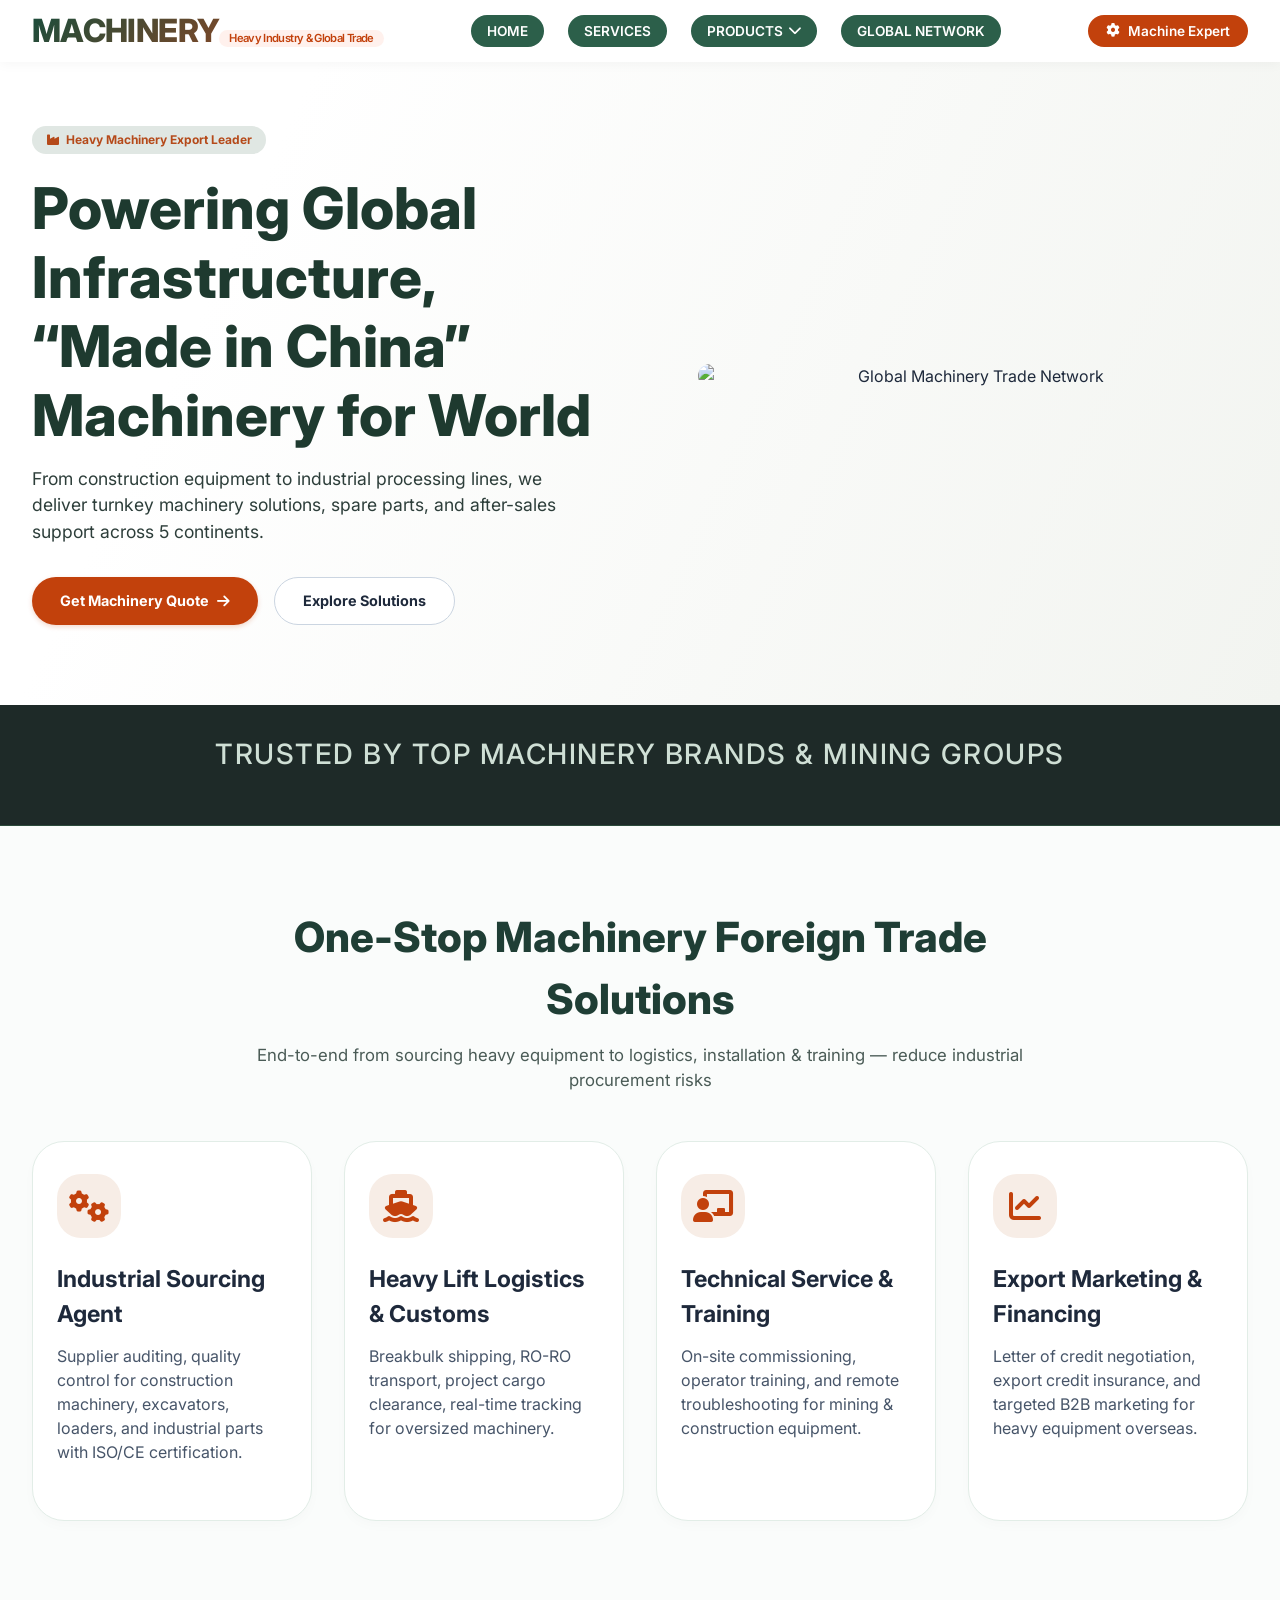
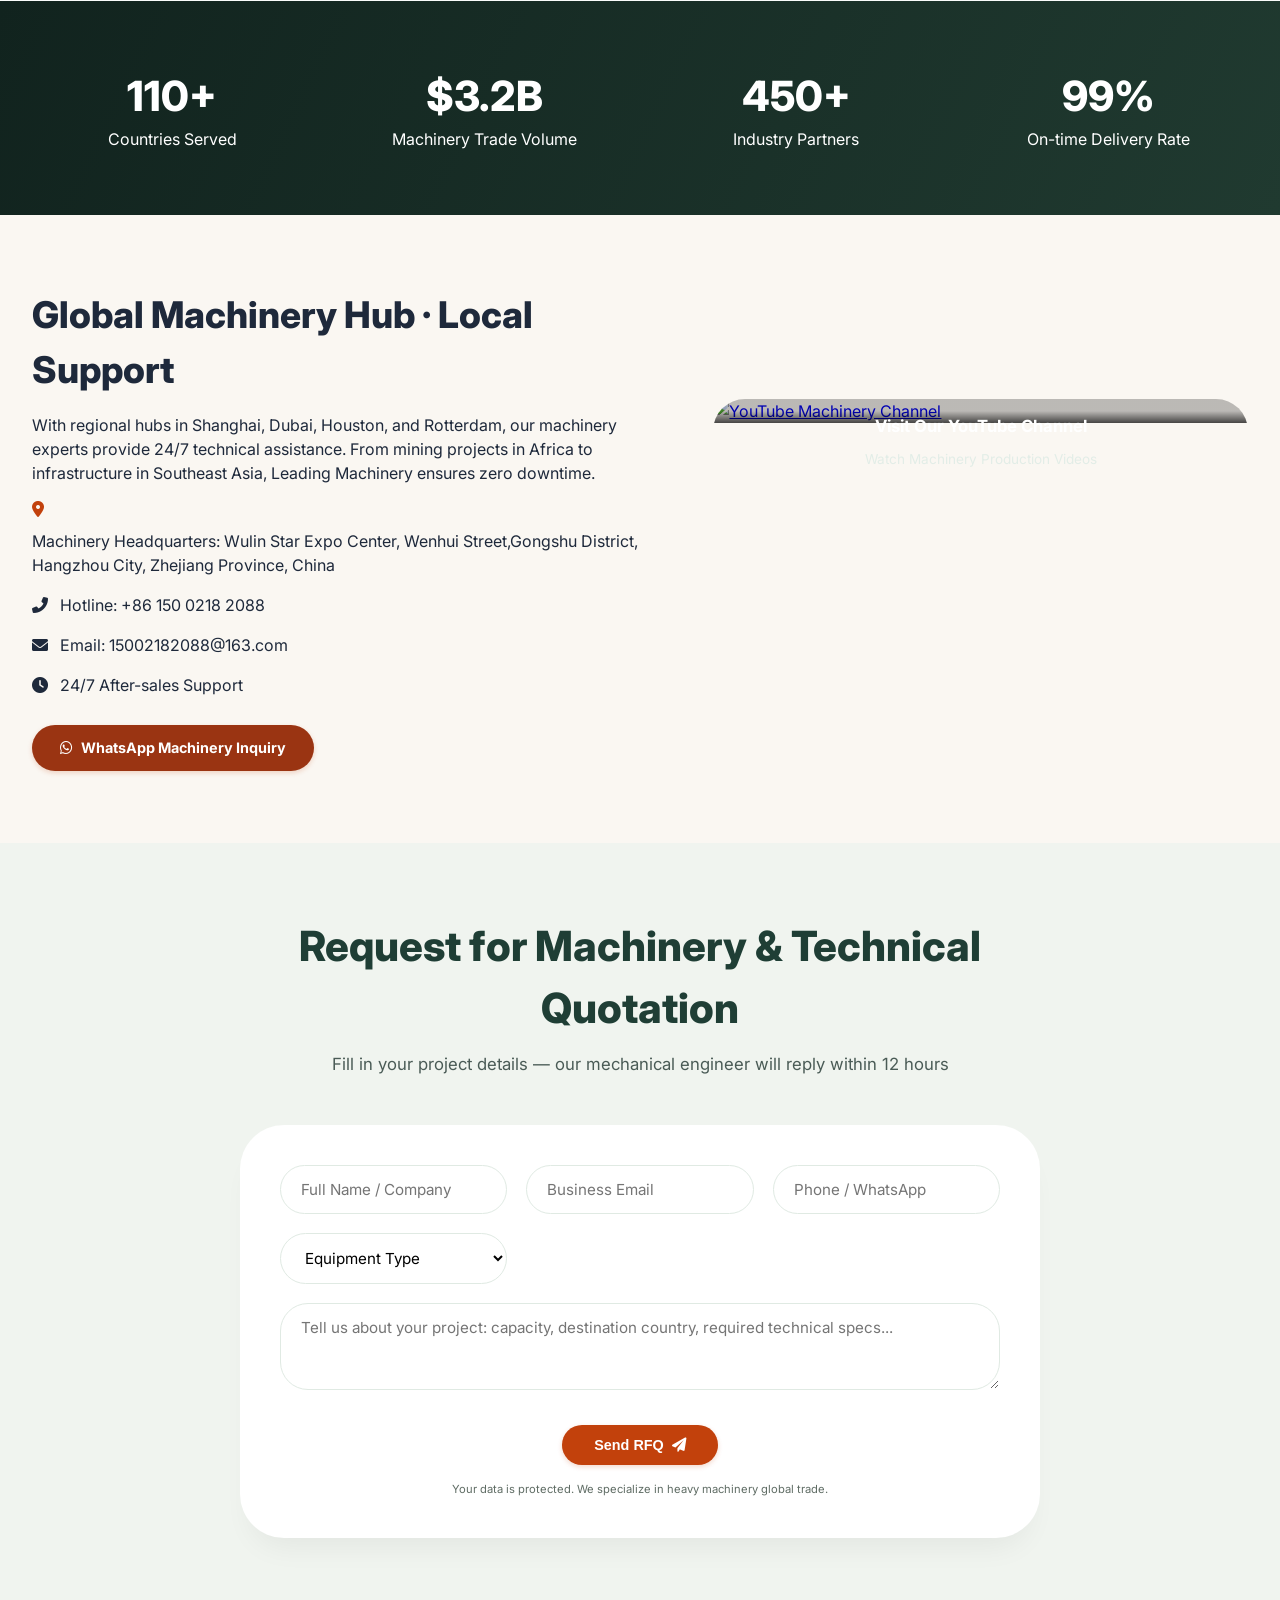
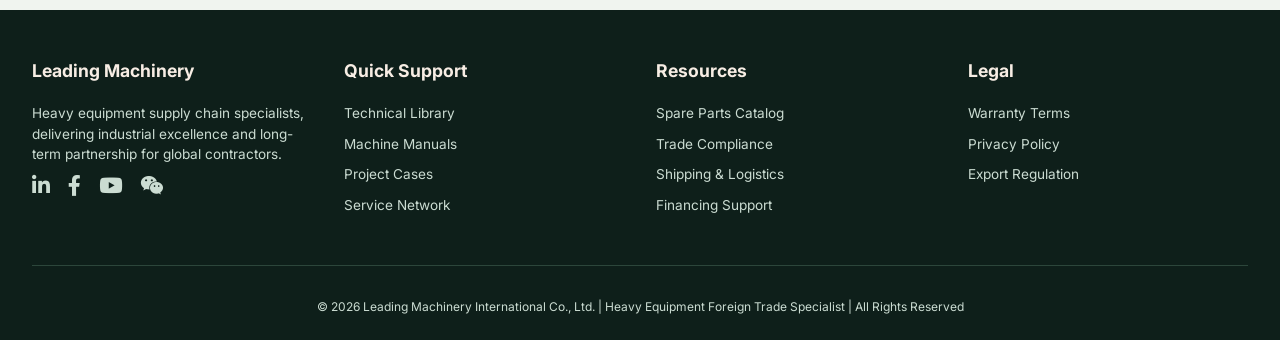
==== commit 7dcb6fb4: "Add files via upload update the navigation bar, youtube video, main page image and drop down list fo" ====
--- a/index.html
+++ b/index.html
@@ -4,7 +4,7 @@
     <meta charset="UTF-8">
     <!-- 优化视口：移动端完美缩放，防止自动调整字体 -->
     <meta name="viewport" content="width=device-width, initial-scale=1.0, viewport-fit=cover, user-scalable=yes">
-    <title>领航机械 | 全球工业装备与供应链解决方案专家 · 重型机械出口领导者</title>
+    <title>Machinery | Global Industrial Equipment and Supply Chain Solutions Expert · Leader in Heavy Machinery Export</title>
     <!-- 预连接提升字体加载速度 -->
     <link rel="preconnect" href="https://fonts.googleapis.com">
     <link rel="preconnect" href="https://fonts.gstatic.com" crossorigin>
@@ -97,6 +97,10 @@
             align-items: center;
         }
         
+        .nav-links > li {
+            position: relative;
+        }
+
         .nav-links a {
             text-decoration: none;
             font-weight: 600;
@@ -116,6 +120,44 @@
             background-color: #c2410c;
             transform: translateY(-2px);
         }
+
+        /* ========== 新增下拉菜单样式 ========== */
+        .dropdown-menu {
+            visibility: hidden;
+            opacity: 0;
+            position: absolute;
+            top: calc(100% + 8px);
+            left: 0;
+            background: #ffffff;
+            border-radius: 16px;
+            box-shadow: 0 8px 24px rgba(0,0,0,0.1);
+            min-width: 200px;
+            padding: 10px 0;
+            transition: all 0.22s ease;
+            z-index: 999;
+        }
+        .dropdown-menu li {
+            list-style: none;
+        }
+        .dropdown-menu a {
+            background: transparent;
+            color: #1e293b;
+            border-radius: 0;
+            padding: 10px 20px;
+            width: 100%;
+            display: flex;
+            border-radius: 0;
+        }
+        .dropdown-menu a:hover {
+            background-color: #f7ede6;
+            color: #c2410c;
+            transform: none;
+        }
+        /* hover显示下拉 */
+        .nav-item-dropdown:hover .dropdown-menu {
+            visibility: visible;
+            opacity: 1;
+        }
         
         .contact-btn {
             background-color: #c2410c;
@@ -174,6 +216,14 @@
                 order: 2;
                 margin-top: 0.5rem;
             }
+            /* 移动端下拉菜单适配 */
+            .dropdown-menu {
+                position: static;
+                box-shadow: none;
+                background: #f8f8f8;
+                margin-top:8px;
+                border-radius:12px;
+            }
         }
         
         .hero-badge {
@@ -264,7 +314,7 @@
         
         .trust-text {
             text-align: center;
-            font-size: 0.75rem;
+            font-size: 1.75rem;
             letter-spacing: 1.5px;
             color: #cfdfd5;
             margin-bottom: 22px;
@@ -447,25 +497,17 @@
         
         .global-map {
             flex: 1;
-            background: #cdd7ce;
             border-radius: 32px;
             min-height: 260px;
-            display: flex;
-            align-items: center;
-            justify-content: center;
-            background-image: url('https://placehold.co/800x500/d9e0d6/b34e22?text=Global+Machinery+Hub');
-            background-size: cover;
-            background-position: center;
-        }
-        
-        .map-placeholder {
-            background: rgba(0, 0, 0, 0.65);
-            backdrop-filter: blur(6px);
-            padding: 12px 26px;
-            border-radius: 60px;
-            color: white;
-            font-weight: 700;
-            font-size: 0.9rem;
+            overflow: hidden;
+            position: relative;
+        }
+        /* YouTube封面hover动画 */
+        .youtube-cover-link img{
+            transition: transform 0.35s ease;
+        }
+        .youtube-cover-link:hover img{
+            transform: scale(1.06);
         }
         
         /* 询盘表单 */
@@ -803,15 +845,25 @@
 <nav class="navbar">
     <div class="container nav-flex">
         <div class="logo">
-            <h1>LEADING MACHINERY<span>Heavy Industry & Global Trade</span></h1>
+            <h1>MACHINERY<span>Heavy Industry & Global Trade</span></h1>
         </div>
         <ul class="nav-links">
             <li><a href="#home">HOME</a></li>
             <li><a href="#services">SERVICES</a></li>
-            <!-- EQUIPMENT 内部跳转至产品区块 -->
-            <li><a href="#products">EQUIPMENT</a></li>
+            <!-- ========== 修改为下拉菜单结构 ========== -->
+            <li class="nav-item-dropdown">
+                <a href="#"><span>PRODUCTS</span> <i class="fas fa-chevron-down"></i></a>
+                <ul class="dropdown-menu">
+                    <!-- 在这里修改href链接地址 -->
+                    <li><a href="welding-machines.html">Welding Machines</a></li>
+                    <li><a href="rim-machinery.html">Rim Making Equipment</a></li>
+                    <li><a href="spare-parts.html">Spare Parts & Attachments</a></li>
+                    <li><a href="custom-line.html">Custom Production Lines</a></li>
+                    <li><a href="products.html">View All Products</a></li>
+                </ul>
+            </li>
             <li><a href="#global">GLOBAL NETWORK</a></li>
-            <li><a href="#contact-form">INQUIRY</a></li>
+            <!-- <li><a href="#contact-form">INQUIRY</a></li> -->
         </ul>
         <a href="#contact-form" class="contact-btn"><i class="fas fa-gear"></i> Machine Expert</a>
     </div>
@@ -830,7 +882,7 @@
         </div>
         <div class="hero-image">
             <!-- 重点：手机端图片会位于文字下方 (flex列向排列 + order 保证) -->
-            <img src="https://placehold.co/800x550/eef2f5/2c6e5c?text=Global+Trade+Hub" alt="Global Machinery Trade Network" loading="lazy">
+            <img src="./image/mainpage/homepage1.png" alt="Global Machinery Trade Network" loading="lazy">
         </div>
     </div>
 </section>
@@ -838,12 +890,12 @@
 <div class="trust-bar">
     <div class="container">
         <div class="trust-text">TRUSTED BY TOP MACHINERY BRANDS & MINING GROUPS</div>
-        <div class="logo-cloud">
+        <!-- <div class="logo-cloud">
             <span class="brand-item"><i class="fas fa-tractor"></i> Caterpillar Partner</span>
             <span class="brand-item"><i class="fas fa-hard-hat"></i> SANY Group</span>
             <span class="brand-item"><i class="fas fa-crane"></i> Liebherr Supply</span>
             <span class="brand-item"><i class="fas fa-gears"></i> Komatsu Global</span>
-        </div>
+        </div> -->
     </div>
 </div>
 
@@ -891,21 +943,9 @@
     </div>
 </section>
 
-<section id="products" class="products">
-    <div class="container">
-        <div class="section-header">
-            <h2>Heavy Equipment & Industrial Machinery</h2>
-            <p>High-performance machinery tailored for infrastructure, mining, agriculture and energy sectors</p>
-        </div>
-        <!-- 移除原有产品卡片，只保留跳转按钮 -->
-        <div class="product-action-wrap">
-            <!-- View All Products 内部页面跳转 -->
-            <a href="products.html" class="btn-primary">
-                View All Products <i class="fas fa-arrow-right"></i>
-            </a>
-        </div>
-    </div>
-</section>
+
+
+
 
 <section id="global" class="global-cta">
     <div class="container global-flex">
@@ -923,8 +963,17 @@
                 <a href="javascript:;" id="openWhatsappModal" class="btn-primary" style="background:#9a3412;"><i class="fab fa-whatsapp"></i> WhatsApp Machinery Inquiry</a>
             </div>
         </div>
+        <!-- 【已修改】右侧替换为YouTube频道跳转封面 -->
         <div class="global-map">
-            <div class="map-placeholder"><i class="fas fa-globe-americas"></i> 12 Overseas Machinery Centers</div>
+            <a href="https://www.youtube.com/@WyattWang-KT" target="_blank" rel="noopener noreferrer" class="youtube-cover-link" style="display:block;width:100%;height:100%;position:relative;">
+                <img src="./image/mainpage/homepage1.png" alt="YouTube Machinery Channel" style="width:100%;height:100%;object-fit:cover;">
+                <!-- 渐变遮罩文字 -->
+                <div style="position:absolute;inset:0;background:linear-gradient(0deg, rgba(0,0,0,0.72) 0%, rgba(0,0,0,0.25) 50%);display:flex;align-items:center;justify-content:center;flex-direction:column;gap:10px;">
+                    <i class="fab fa-youtube" style="font-size:52px;color:#ff0000;"></i>
+                    <span style="color:#fff;font-weight:700;font-size:1.05rem;text-align:center;padding:0 12px;">Visit Our YouTube Channel</span>
+                    <span style="color:#e2ede7;font-size:0.85rem;">Watch Machinery Production Videos</span>
+                </div>
+            </a>
         </div>
     </div>
 </section>
@@ -967,7 +1016,7 @@
     </div>
 </section>
 
-<!-- RFQ提交成功弹窗 -->=
+<!-- RFQ提交成功弹窗 -->
 <div class="success-modal" id="rfqSuccessModal">
     <div class="success-modal-box">
         <h3>✅ RFQ Sent Successfully!</h3>
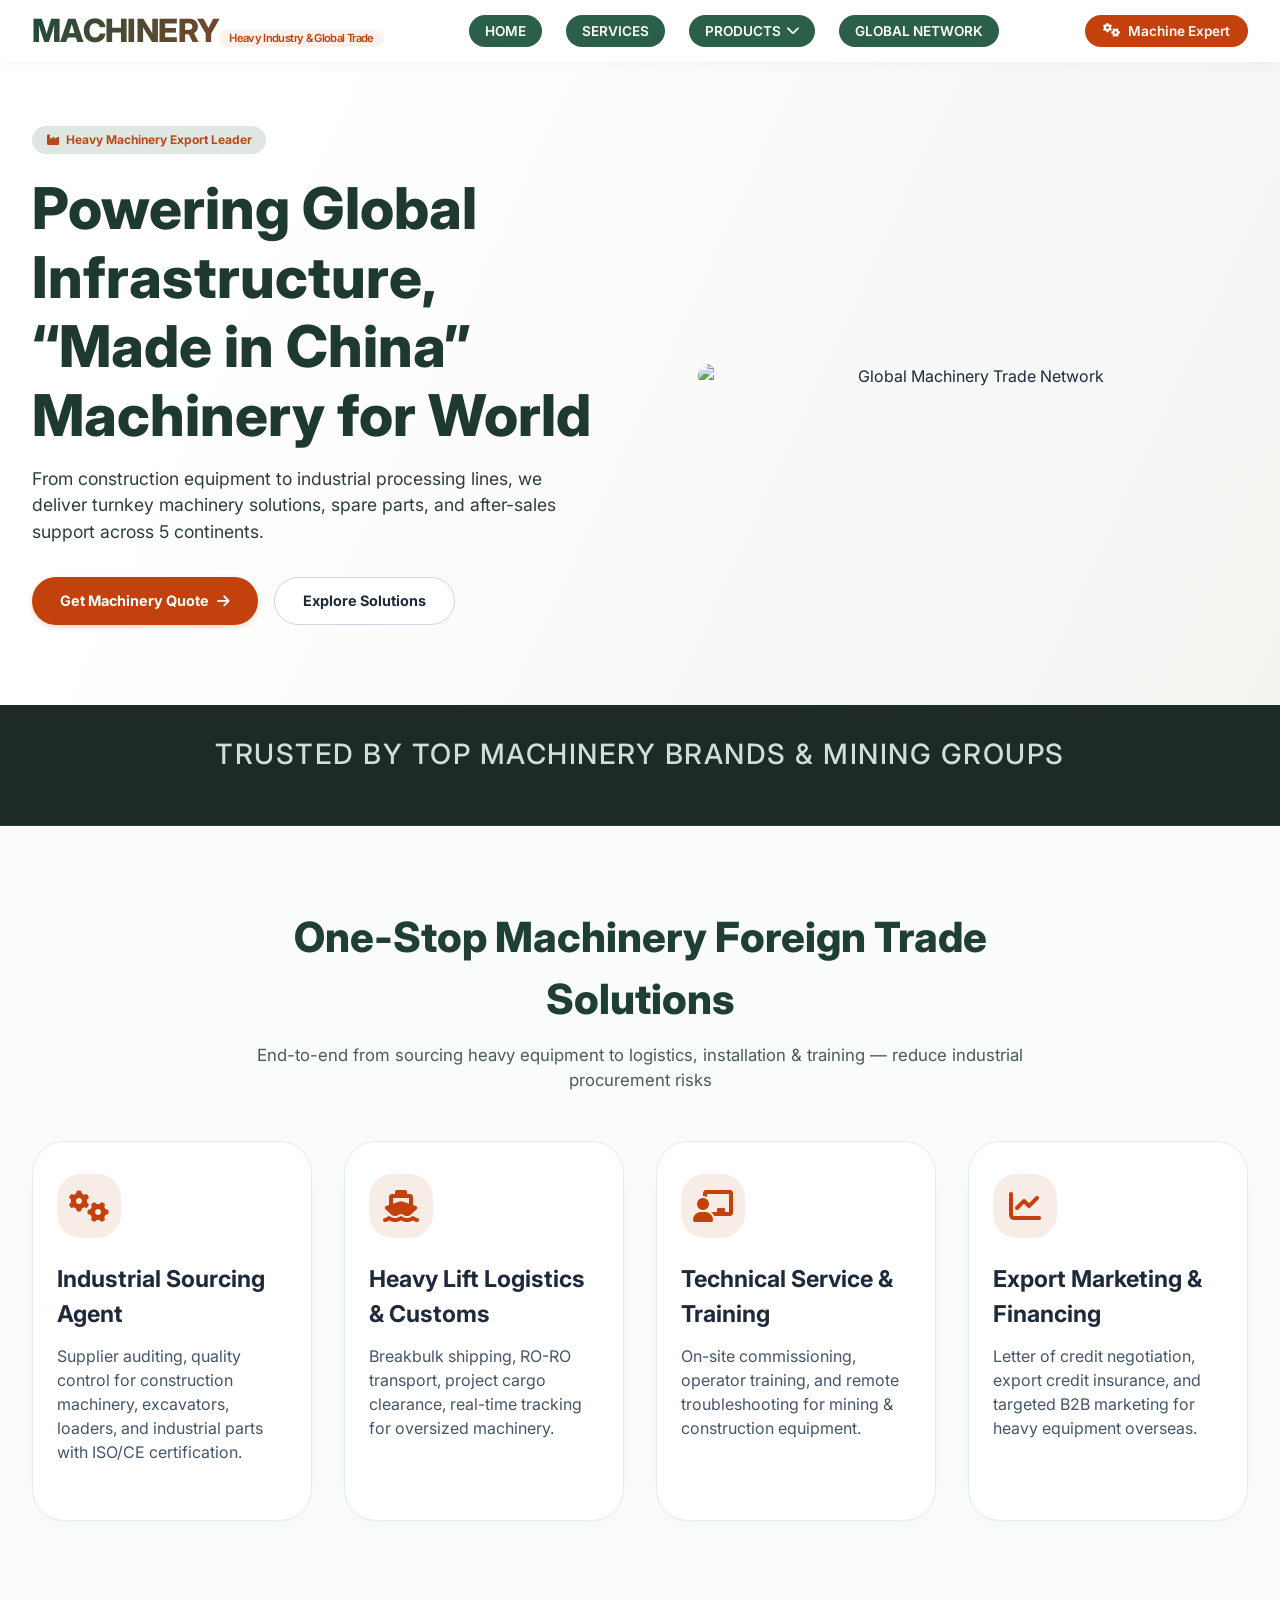
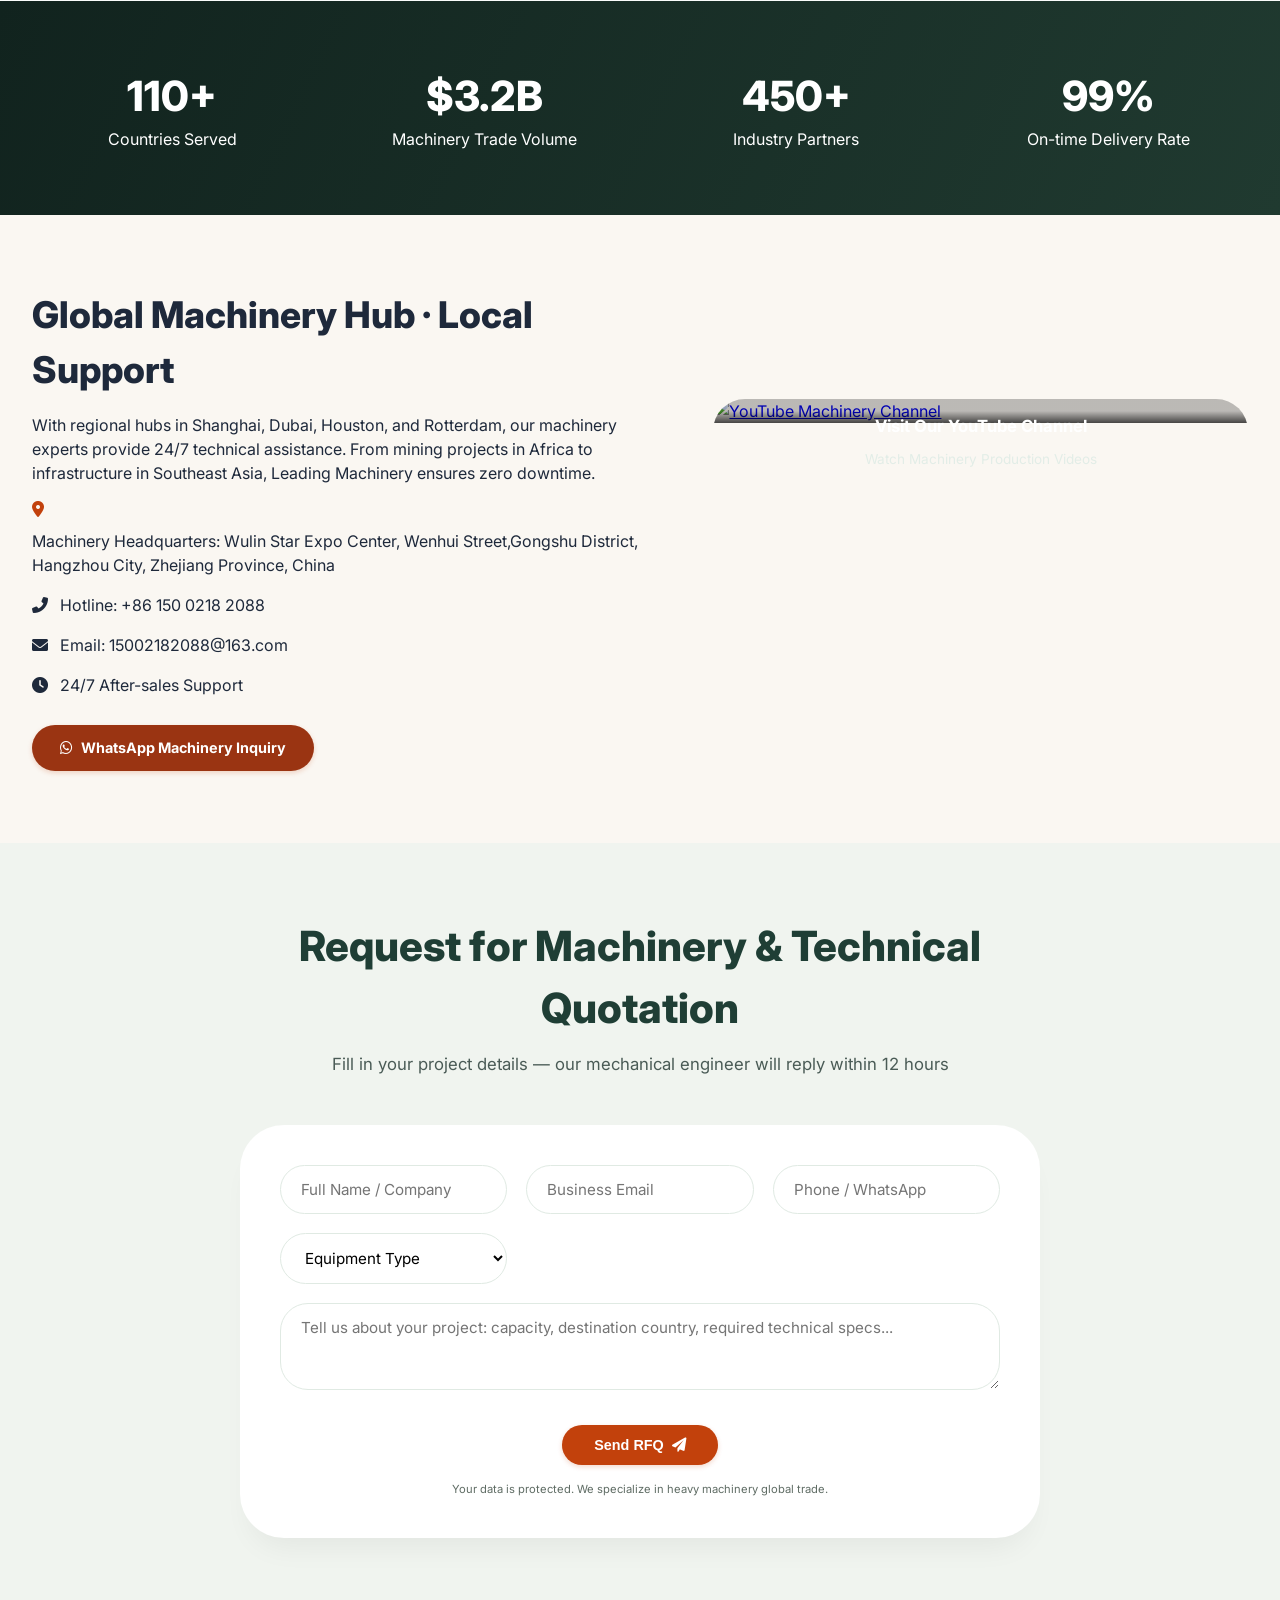
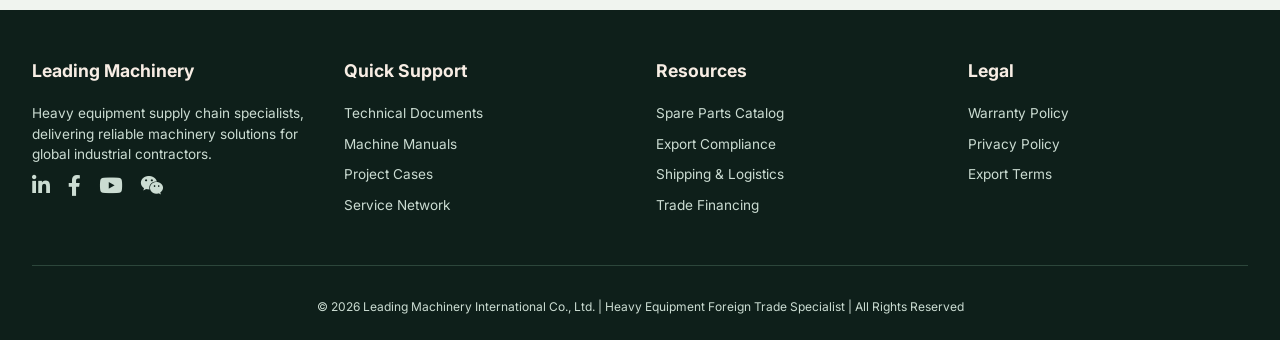
==== commit 4a4f1222: "Add files via upload update the drop down list" ====
--- a/index.html
+++ b/index.html
@@ -121,20 +121,36 @@
             transform: translateY(-2px);
         }
 
-        /* ========== 新增下拉菜单样式 ========== */
+        /* ========== 下拉菜单样式【优化版｜解决鼠标移动丢失菜单】 ========== */
+        .nav-item-dropdown {
+            position: relative;
+        }
+        /* 透明缓冲层：填补按钮与下拉菜单空隙，鼠标移动不会断开hover */
+        .nav-item-dropdown::after {
+            content: "";
+            position: absolute;
+            width: 100%;
+            height: 14px;
+            left: 0;
+            top: 100%;
+            z-index: 9998;
+        }
         .dropdown-menu {
             visibility: hidden;
             opacity: 0;
             position: absolute;
             top: calc(100% + 8px);
-            left: 0;
+            left: 50%;
+            transform: translateX(-50%);
             background: #ffffff;
             border-radius: 16px;
             box-shadow: 0 8px 24px rgba(0,0,0,0.1);
             min-width: 200px;
             padding: 10px 0;
-            transition: all 0.22s ease;
-            z-index: 999;
+            /* 关键：离开时延迟0.25s隐藏，给用户移动鼠标时间 */
+            transition: visibility 0s linear 0.25s, opacity 0.22s ease;
+            z-index: 9999;
+            pointer-events: none;
         }
         .dropdown-menu li {
             list-style: none;
@@ -146,19 +162,34 @@
             padding: 10px 20px;
             width: 100%;
             display: flex;
-            border-radius: 0;
         }
         .dropdown-menu a:hover {
             background-color: #f7ede6;
             color: #c2410c;
             transform: none;
         }
-        /* hover显示下拉 */
-        .nav-item-dropdown:hover .dropdown-menu {
+
+        /* 桌面端hover生效（>=769px） */
+        @media (min-width:769px) {
+            .nav-item-dropdown:hover .dropdown-menu {
+                visibility: visible;
+                opacity: 1;
+                transition-delay: 0s;
+                pointer-events: auto;
+            }
+            /* PC端禁用点击触发，仅hover生效 */
+            .dropdown-trigger {
+                pointer-events: none;
+            }
+        }
+        /* open类：JS仅移动端点击控制展开 */
+        .nav-item-dropdown.open .dropdown-menu {
             visibility: visible;
             opacity: 1;
-        }
-        
+            transition-delay: 0s;
+            pointer-events: auto;
+        }
+
         .contact-btn {
             background-color: #c2410c;
             color: white;
@@ -204,7 +235,7 @@
             order: 2;
         }
         
-        /* 手机端 (max-width: 768px) 时图片显示在文字下方——已经是 order 自然流动，通过调整order确保自上而下 */
+        /* 手机端 (max-width: 768px) 布局调整 */
         @media (max-width: 768px) {
             .hero-grid {
                 flex-direction: column;
@@ -216,13 +247,14 @@
                 order: 2;
                 margin-top: 0.5rem;
             }
-            /* 移动端下拉菜单适配 */
+            /* ❗重要：删除旧代码里 position:static，保持绝对定位，杜绝空白 */
             .dropdown-menu {
-                position: static;
-                box-shadow: none;
-                background: #f8f8f8;
-                margin-top:8px;
-                border-radius:12px;
+                left: 50%;
+                transform: translateX(-50%);
+            }
+            /* 移动端按钮允许点击 */
+            .dropdown-trigger {
+                pointer-events: auto;
             }
         }
         
@@ -852,7 +884,7 @@
             <li><a href="#services">SERVICES</a></li>
             <!-- ========== 修改为下拉菜单结构 ========== -->
             <li class="nav-item-dropdown">
-                <a href="#"><span>PRODUCTS</span> <i class="fas fa-chevron-down"></i></a>
+                <a href="#" class="dropdown-trigger"><span>PRODUCTS</span> <i class="fas fa-chevron-down"></i></a>
                 <ul class="dropdown-menu">
                     <!-- 在这里修改href链接地址 -->
                     <li><a href="welding-machines.html">Welding Machines</a></li>
@@ -865,7 +897,7 @@
             <li><a href="#global">GLOBAL NETWORK</a></li>
             <!-- <li><a href="#contact-form">INQUIRY</a></li> -->
         </ul>
-        <a href="#contact-form" class="contact-btn"><i class="fas fa-gear"></i> Machine Expert</a>
+        <a href="#contact-form" class="contact-btn"><i class="fas fa-cogs"></i> Machine Expert</a>
     </div>
 </nav>
 
@@ -1028,10 +1060,10 @@
 <footer class="footer">
     <div class="container">
         <div class="footer-grid">
-            <div class="footer-col"><h4>Leading Machinery</h4><p>Heavy equipment supply chain specialists, delivering industrial excellence and long-term partnership for global contractors.</p><div class="social-icons"><i class="fab fa-linkedin-in"></i><i class="fab fa-facebook-f"></i><i class="fab fa-youtube"></i><i class="fab fa-weixin"></i></div></div>
-            <div class="footer-col"><h4>Quick Support</h4><ul><li><a href="#">Technical Library</a></li><li><a href="#">Machine Manuals</a></li><li><a href="#">Project Cases</a></li><li><a href="#">Service Network</a></li></ul></div>
-            <div class="footer-col"><h4>Resources</h4><ul><li><a href="#">Spare Parts Catalog</a></li><li><a href="#">Trade Compliance</a></li><li><a href="#">Shipping & Logistics</a></li><li><a href="#">Financing Support</a></li></ul></div>
-            <div class="footer-col"><h4>Legal</h4><ul><li><a href="#">Warranty Terms</a></li><li><a href="#">Privacy Policy</a></li><li><a href="#">Export Regulation</a></li></ul></div>
+            <div class="footer-col"><h4>Leading Machinery</h4><p>Heavy equipment supply chain specialists, delivering reliable machinery solutions for global industrial contractors.</p><div class="social-icons"><i class="fab fa-linkedin-in"></i><i class="fab fa-facebook-f"></i><i class="fab fa-youtube"></i><i class="fab fa-weixin"></i></div></div>
+            <div class="footer-col"><h4>Quick Support</h4><ul><li><a href="#">Technical Documents</a></li><li><a href="#">Machine Manuals</a></li><li><a href="#">Project Cases</a></li><li><a href="#">Service Network</a></li></ul></div>
+            <div class="footer-col"><h4>Resources</h4><ul><li><a href="#">Spare Parts Catalog</a></li><li><a href="#">Export Compliance</a></li><li><a href="#">Shipping & Logistics</a></li><li><a href="#">Trade Financing</a></li></ul></div>
+            <div class="footer-col"><h4>Legal</h4><ul><li><a href="#">Warranty Policy</a></li><li><a href="#">Privacy Policy</a></li><li><a href="#">Export Terms</a></li></ul></div>
         </div>
         <div class="copyright"><p>© 2026 Leading Machinery International Co., Ltd. | Heavy Equipment Foreign Trade Specialist | All Rights Reserved</p></div>
     </div>
@@ -1086,6 +1118,44 @@
             });
         });
 
+        // ========== Products下拉菜单【新版逻辑｜PC hover / Mobile Click】 ==========
+        const BREAKPOINT = 768;
+        const dropdownTrigger = document.querySelector('.dropdown-trigger');
+        const dropdownWrap = document.querySelector('.nav-item-dropdown');
+        const menu = document.querySelector('.dropdown-menu');
+
+        function closeMenu() {
+            dropdownWrap.classList.remove('open');
+        }
+        function toggleMenu(e) {
+            e.preventDefault();
+            e.stopPropagation();
+            dropdownWrap.classList.toggle('open');
+        }
+
+        // 事件挂载控制器
+        function bindDropdownEvents() {
+            // 移除旧事件，防止重复绑定
+            dropdownTrigger.removeEventListener('click', toggleMenu);
+            document.removeEventListener('click', closeMenu);
+            menu.removeEventListener('click', e => e.stopPropagation());
+
+            if (window.innerWidth <= BREAKPOINT) {
+                // 移动端启用点击逻辑
+                dropdownTrigger.addEventListener('click', toggleMenu);
+                document.addEventListener('click', closeMenu);
+                menu.addEventListener('click', e => e.stopPropagation());
+            } else {
+                // PC端：交给CSS hover，强制关闭打开状态
+                closeMenu();
+            }
+        }
+        // 初始化
+        bindDropdownEvents();
+        // 窗口大小变化时重新判断
+        window.addEventListener('resize', bindDropdownEvents);
+
+
         // ========== RFQ表单 formsubmit 逻辑 ==========
         const rfqForm = document.getElementById('rfqForm');
         const submitBtn = document.getElementById('submitRfqBtn');
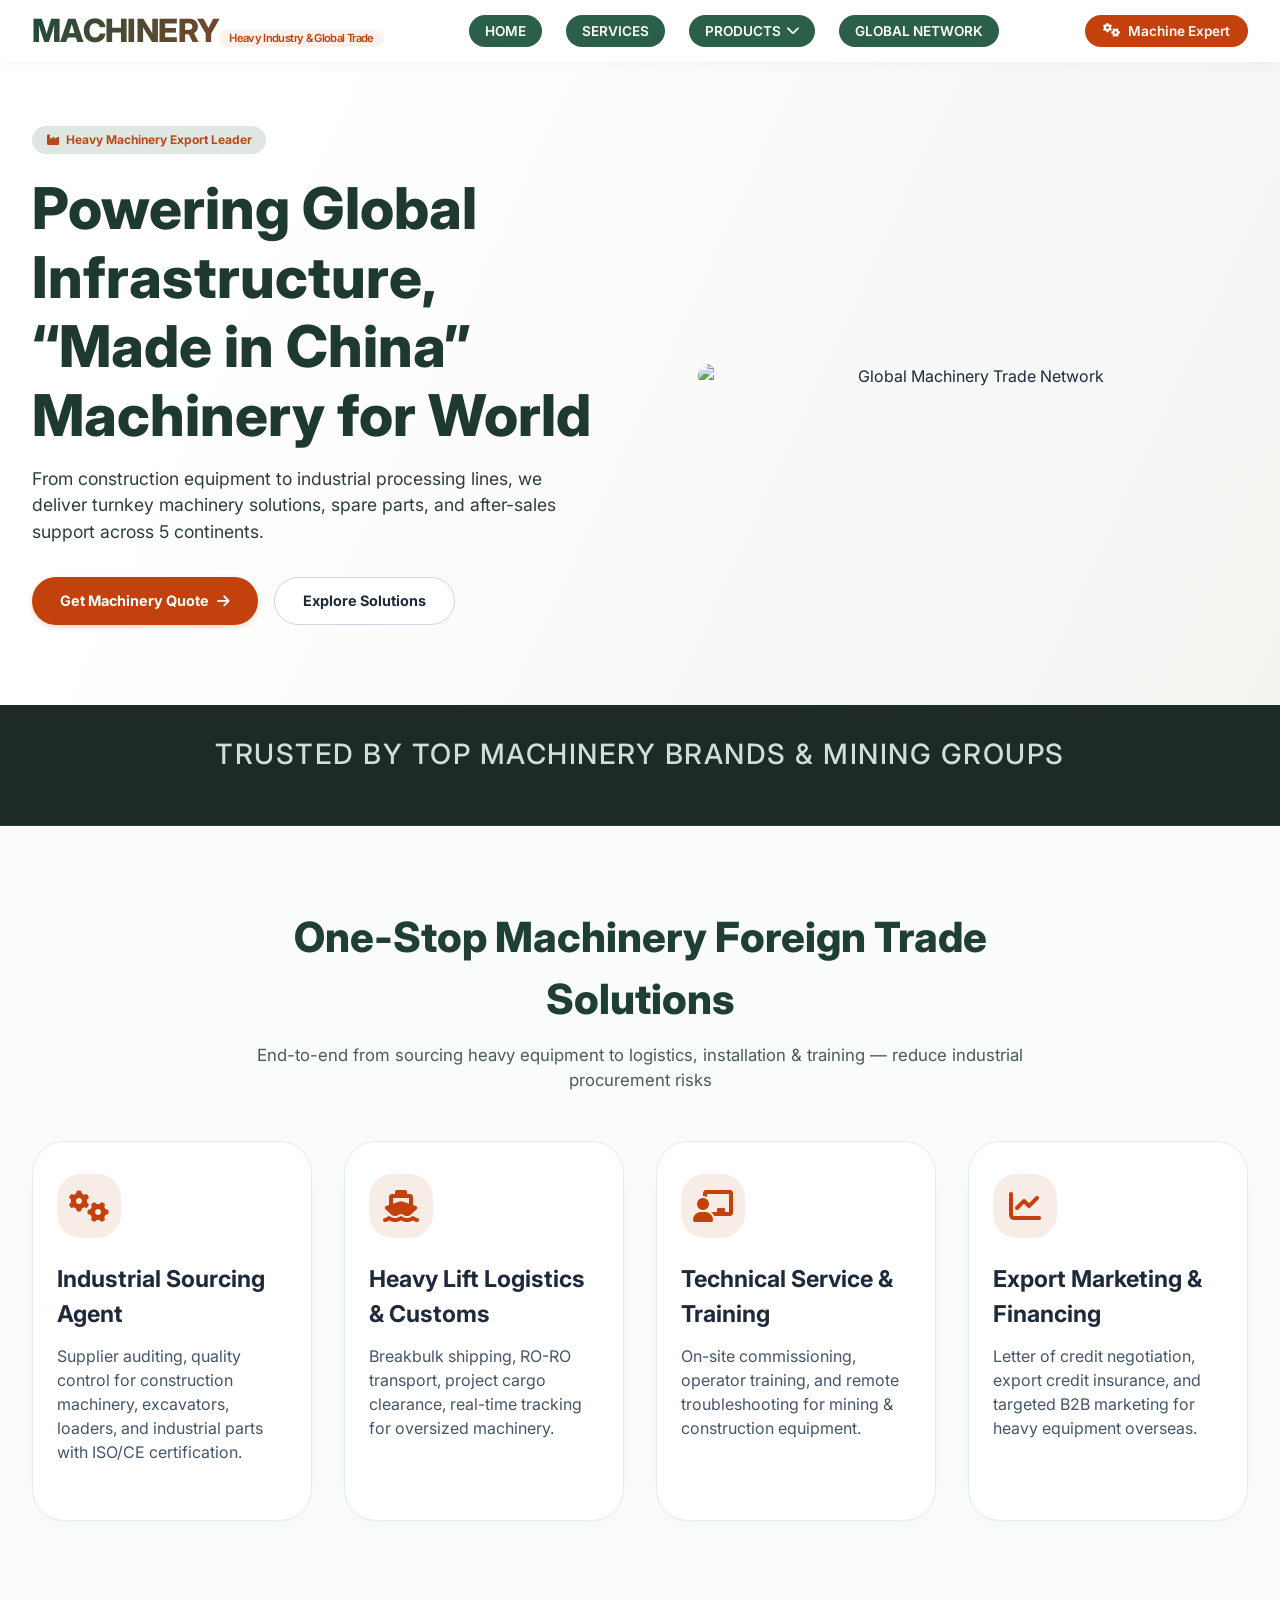
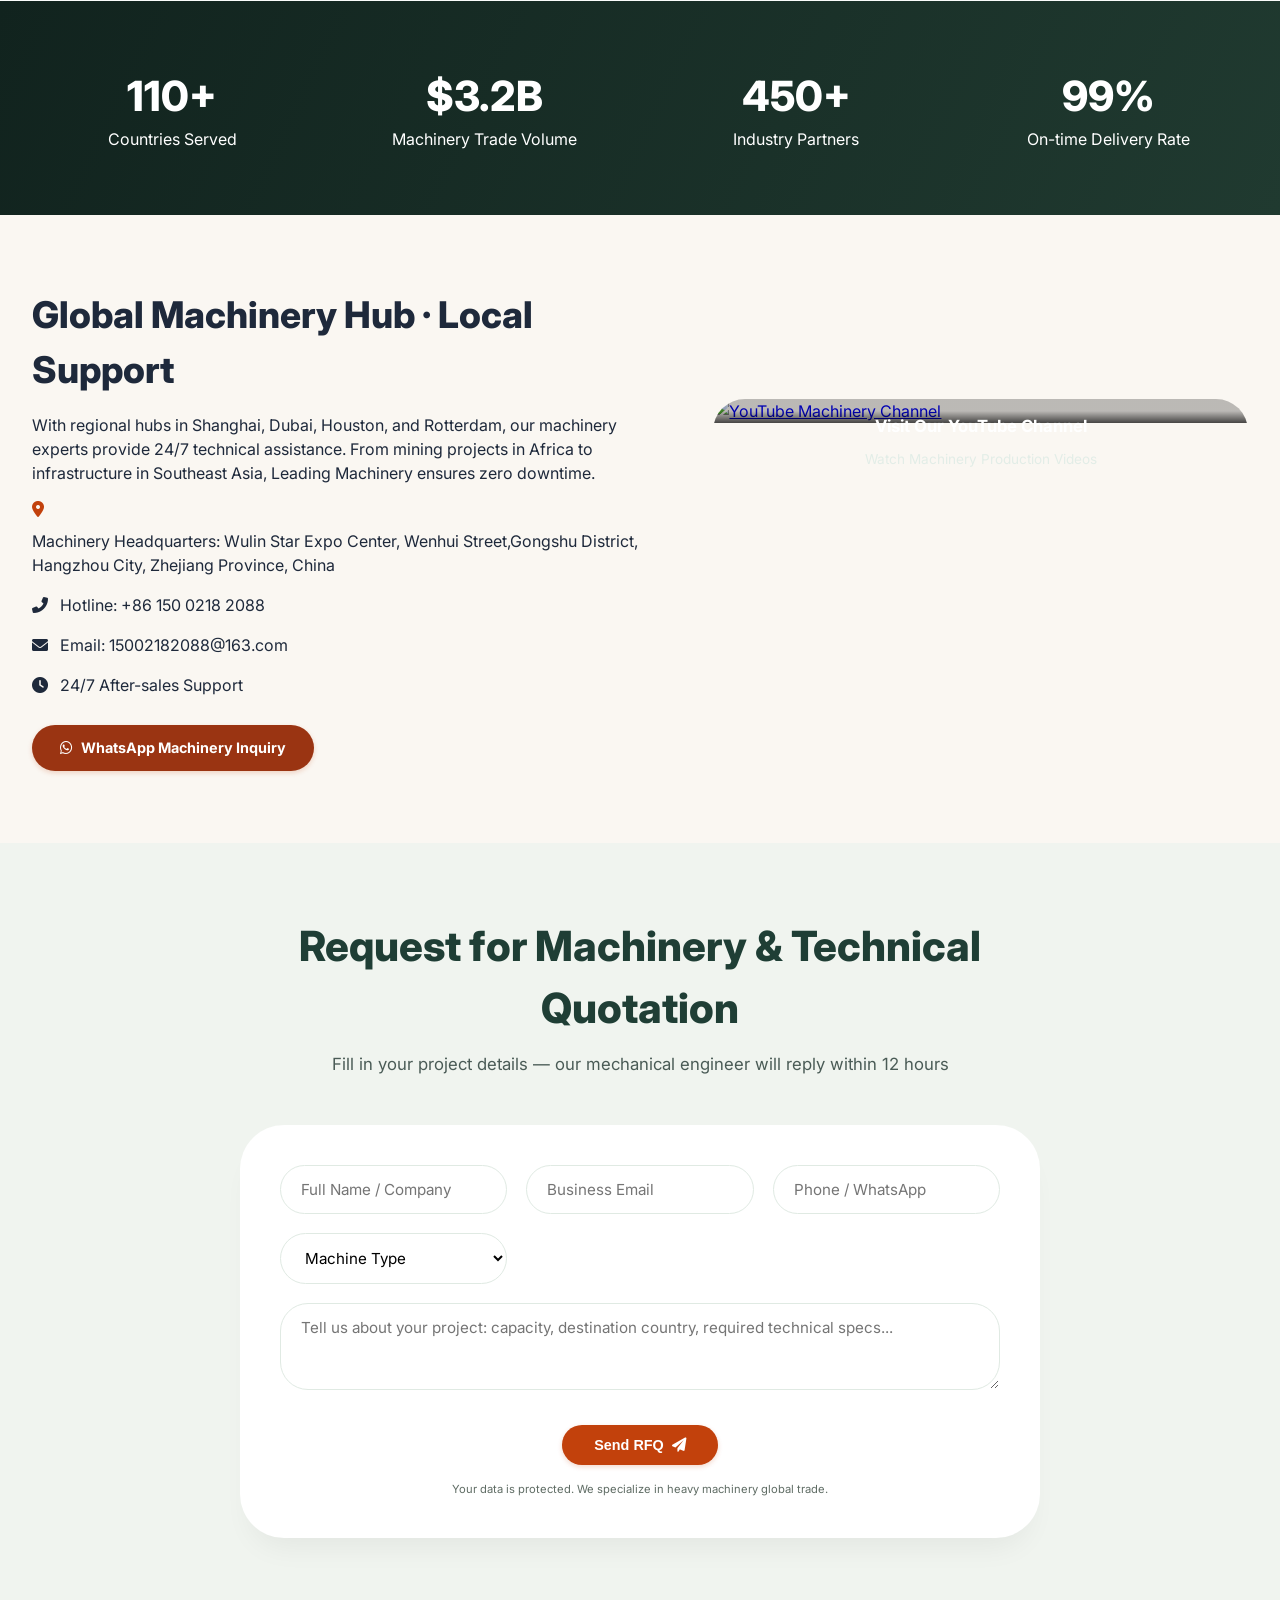
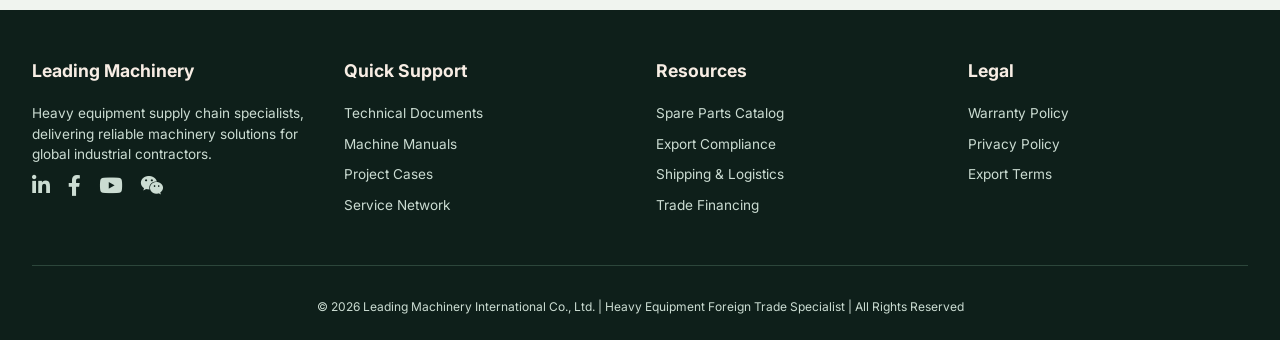
==== commit 6c24b721: "Add files via upload seperate the html, css & js" ====
--- a/index.html
+++ b/index.html
@@ -887,8 +887,8 @@
                 <a href="#" class="dropdown-trigger"><span>PRODUCTS</span> <i class="fas fa-chevron-down"></i></a>
                 <ul class="dropdown-menu">
                     <!-- 在这里修改href链接地址 -->
-                    <li><a href="welding-machines.html">Welding Machines</a></li>
-                    <li><a href="rim-machinery.html">Rim Making Equipment</a></li>
+                    <li><a href="welding-machines.html">Welding Machine</a></li>
+                    <li><a href="rim-machinery.html">Rim Making Machine</a></li>
                     <li><a href="spare-parts.html">Spare Parts & Attachments</a></li>
                     <li><a href="custom-line.html">Custom Production Lines</a></li>
                     <li><a href="products.html">View All Products</a></li>
@@ -1030,7 +1030,7 @@
                     <input type="email" name="Business Email" placeholder="Business Email" required>
                     <input type="tel" name="Phone / WhatsApp" placeholder="Phone / WhatsApp">
                     <select name="Equipment Type">
-                        <option value="">Equipment Type</option>
+                        <option value="">Machine Type</option>
                         <option>Welding Machine</option>
                         <option>Rim Making Machine</option>
                         <!--<option>Crushers / Screen Plants</option> -->
